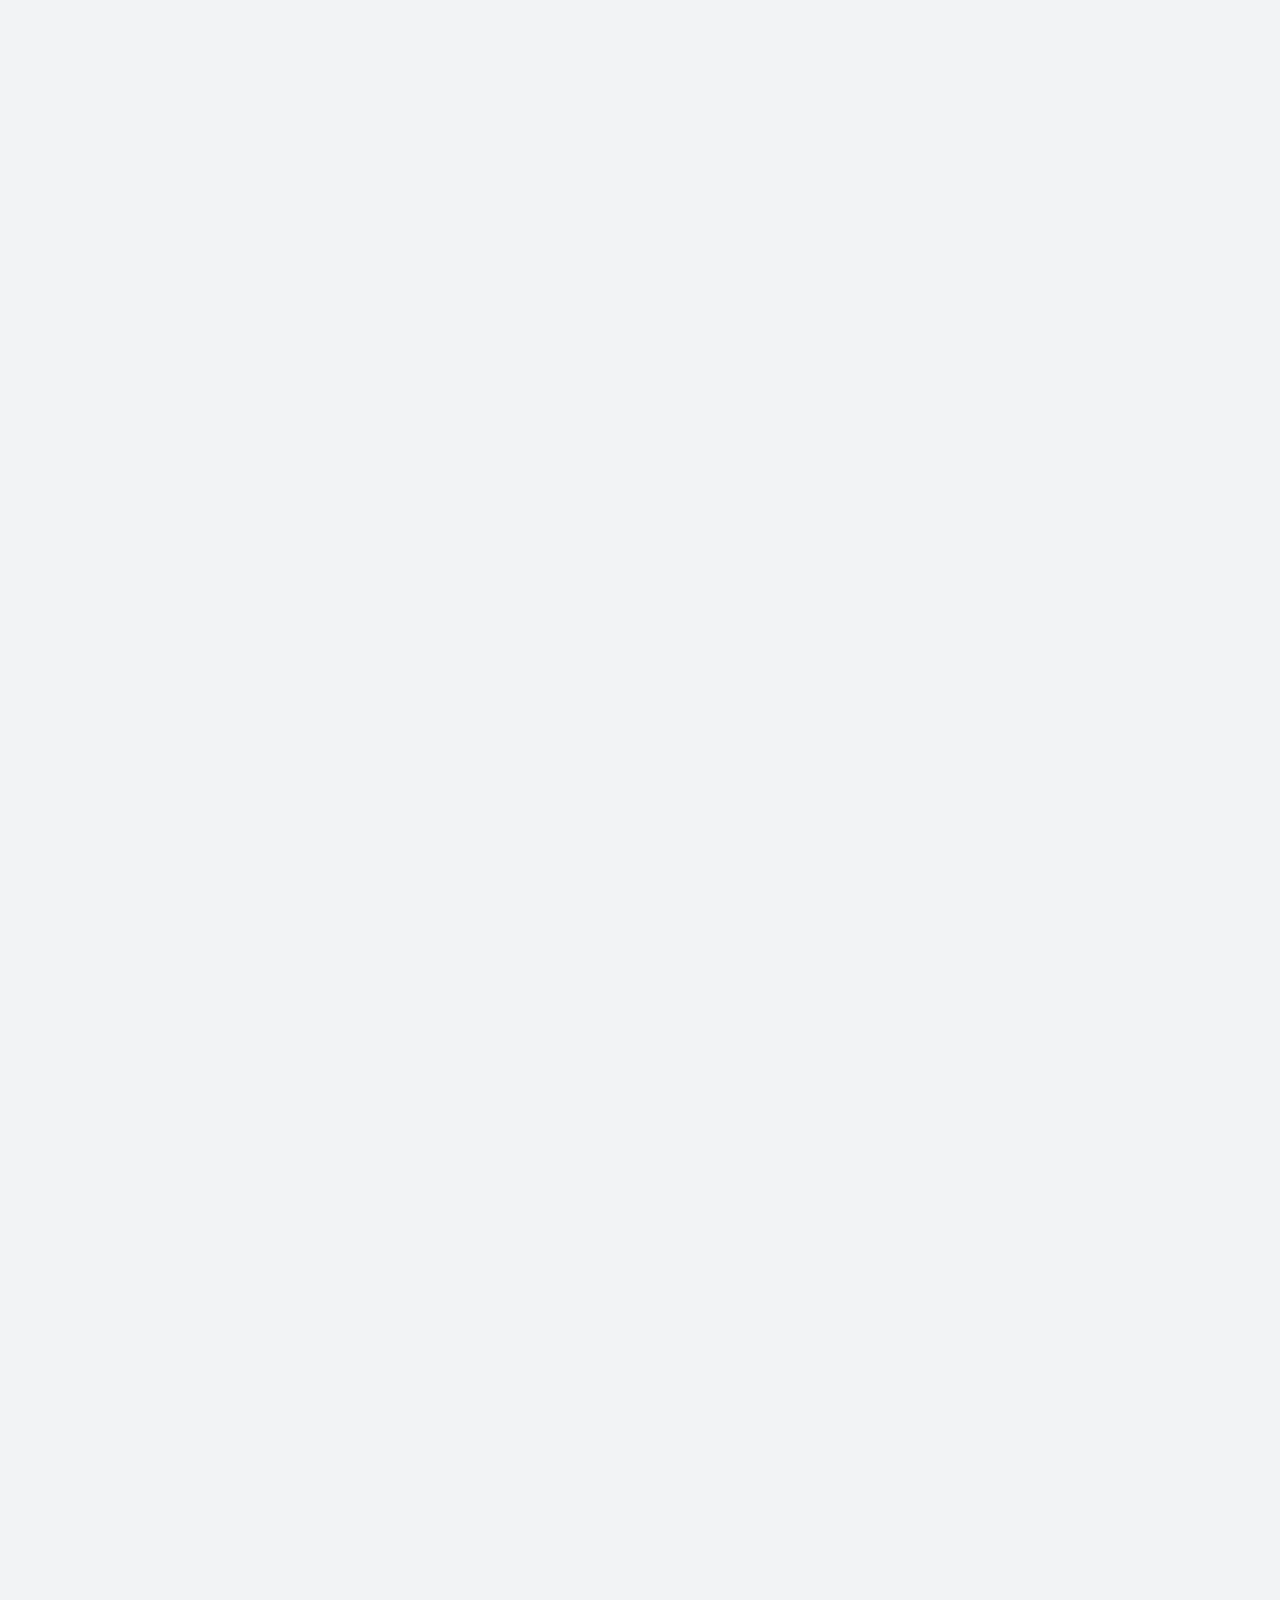
==== index.html @ 40818661 "Переставить иллюстрации площади на телефоне" ====
<!DOCTYPE html>
<html lang="ru">
<head>
<meta charset="utf-8" />
<meta name="viewport" content="width=device-width, initial-scale=1" />
<title>На сколько большая Вышка</title>
<!-- Превью ссылки. Мессенджер читает только этот <head> и JavaScript не
     исполняет, поэтому все здесь — готовый текст и абсолютные адреса.
     Адрес — то, где страницу публикует GitHub Pages для репозитория
     hse1992/hse (.github/workflows/pages.yml); своего домена у страницы
     нет. Переедет — меняются все адреса ниже разом, и <link rel=canonical>
     тоже. Картинку рисует tools/build-og-card.py; браузер читателя ее не
     скачивает — на нее ссылаются только эти строки. -->
<meta name="description" content="Пробуем измерить масштабы Вышки" />
<link rel="canonical" href="https://hse1992.github.io/hse/" />
<meta property="og:type" content="website" />
<meta property="og:locale" content="ru_RU" />
<meta property="og:site_name" content="На сколько большая Вышка" />
<meta property="og:url" content="https://hse1992.github.io/hse/" />
<meta property="og:title" content="На сколько большая Вышка" />
<meta property="og:description" content="Пробуем измерить масштабы Вышки" />
<meta property="og:image" content="https://hse1992.github.io/hse/assets/og-card-cover-2.jpg" />
<meta property="og:image:secure_url" content="https://hse1992.github.io/hse/assets/og-card-cover-2.jpg" />
<meta property="og:image:type" content="image/jpeg" />
<meta property="og:image:width" content="1200" />
<meta property="og:image:height" content="630" />
<meta property="og:image:alt" content="Обложка истории: заголовок «На сколько большая» со знаком Вышки вместо буквы «о» и подзаголовок «Пробуем измерить масштабы Вышки» на фоне с фирменным узором" />
<meta name="twitter:card" content="summary_large_image" />
<meta name="twitter:title" content="На сколько большая Вышка" />
<meta name="twitter:description" content="Пробуем измерить масштабы Вышки" />
<meta name="twitter:image" content="https://hse1992.github.io/hse/assets/og-card-cover-2.jpg" />
<meta name="twitter:image:alt" content="Обложка истории: заголовок «На сколько большая» со знаком Вышки вместо буквы «о» и подзаголовок «Пробуем измерить масштабы Вышки» на фоне с фирменным узором" />
<link rel="stylesheet" href="styles/fonts.css" />
<link rel="stylesheet" href="styles/tokens.css" />
<!-- Версия обновляется вместе с общими стилями, чтобы браузер не держал старые. -->
<link rel="stylesheet" href="styles/layout.css?v=2" />
<script>
  // Страница перечитывается после смены раскладки (keep() в lib/stepper.js) и
  // сейчас поедет на место читателя. До того она спрятана — иначе мелькнула
  // бы обложка, с которой она поднимается. Снимает это каркас, когда читатель
  // на месте; через три секунды — в любом случае.
  try {
    if (sessionStorage.getItem('нсб-раздел') !== null) {
      document.documentElement.classList.add('is-returning');
      setTimeout(() => document.documentElement.classList.remove('is-returning'), 3000);
    }
  } catch (err) { /* без хранилища возвращаться и не к чему */ }

  // Модуль страницы может не запуститься вовсе, если новая разметка встретит
  // сохраненный браузером старый JS без нужного экспорта. Тогда сам модуль не
  // может вызвать stale() ниже. Этот обычный скрипт успевает раньше: освежает
  // уже запрошенные файлы и один раз перечитывает страницу.
  window.addEventListener('error', (event) => {
    if (!/^https?:$/.test(location.protocol) || !(event.error instanceof SyntaxError)
        || document.querySelector('#page .viz-section')) return;
    try {
      if (event.filename && new URL(event.filename, location.href).origin !== location.origin) return;
      const key = 'нсб-обновлена';
      if (Date.now() - (Number(sessionStorage.getItem(key)) || 0) < 60000) return;
      sessionStorage.setItem(key, String(Date.now()));
    } catch (err) { return; }
    const urls = performance.getEntriesByType('resource').map((r) => r.name)
      .filter((url) => new URL(url).origin === location.origin && /\.(js|css)$/.test(url.split(/[?#]/)[0]));
    urls.push(location.href);
    Promise.all([...new Set(urls)].map((url) => fetch(url, { cache: 'reload' }).catch(() => null)))
      .then(() => location.reload());
  });
</script>
</head>
<body>
<script>
  // The page is read beat by beat, so a reload starts it over: without this the
  // browser puts the reader back where they had scrolled to, in the middle of a
  // section that has not been told yet.
  if ('scrollRestoration' in history) history.scrollRestoration = 'manual';
  window.scrollTo(0, 0);
</script>
<main>
  <header class="page-header">
    <div class="page-header-inner">
      <!-- Заголовок для диктора — одна фраза «На сколько большая» (cover-title в
           начале h1): видимое слово разбито знаком Вышки, и по кускам оно
           читалось «б, Сайт НИУ ВШЭ, о, льш, а, я». Куски скрыты от диктора,
           ссылка на hse.ru остается отдельной остановкой таба со своим
           именем. Фраза стоит первой, чтобы и при чтении подряд она шла
           раньше ссылки, — и набрана <b>, а не <span>: анимация слов идет по
           порядку span-ов (nth-of-type), и лишний span впереди сдвинул бы ее. -->
      <h1 aria-labelledby="cover-title"><b class="sr-only" id="cover-title">На сколько большая</b><span class="title-word" aria-hidden="true">На</span> <span class="title-word" aria-hidden="true">сколько</span> <span class="title-word"><span aria-hidden="true">б</span><a class="hse-o-link" href="https://www.hse.ru/" target="_blank" rel="noopener" title="Сайт Вышки" aria-label="Сайт НИУ ВШЭ"><svg class="hse-o" viewBox="0 0 283.47 283.47" aria-hidden="true" focusable="false"><circle class="hse-o-disc" cx="141.73" cy="141.74" r="141.73"/><path class="hse-o-mark" d="M135.6,133.32c32.26,0,44.81,21.45,44.81,60.69v29.51h-20.69v-63.35h-23.9v63.42h-18.28V53.65h18.78c7.03,0,17.71,1.58,25.25,10.95c3.93,4.73,6.34,11.04,7.19,17.38h-32.94v9.35h33.23c-0.27,6.04-1.49,12.8-7.42,19.97c-5.2,6.51-13.76,12.56-25.83,12.56c-0.06,0-0.13,0-0.2,0V133.32 M206.41,197.55c0-34.86-11.26-58.29-40.45-68.6c9.21-3.77,14.82-9.58,18.49-13.99c7.01-8.06,9.88-17.96,9.88-27.31c0-7.56-2.08-22.65-15.35-33.04c-9.1-7.04-17.16-10.43-36.43-10.43h-9.75c-0.3-0.01-0.6-0.01-0.96-0.01H91.65v189.79h114.76V197.55z"/></svg></a><span aria-hidden="true">льш<span class="stressed">а<i></i></span>я</span></span></h1>
      <div class="page-header-text">
        <p>Пробуем измерить масштабы Вышки</p>
      </div>

      <!-- Тем, кто не хочет искать, с чего начать. Ведет туда же, куда и первое
           движение колеса, — к началу первого раздела, общим ходом страницы.
           Стоит внутри шапки: шапку каркас выключает (inert), только когда
           читатель с титульного экрана ушел, — пока он на нем, кнопка живая. -->
      <button type="button" class="btn cover-start" data-el="coverStart">Начать<svg viewBox="0 0 24 24" fill="none" stroke="currentColor" stroke-width="1.6" stroke-linecap="round" stroke-linejoin="round" aria-hidden="true" focusable="false"><path d="M12 4.5 L12 17" /><path d="M6.5 11.5 L12 17.5 L17.5 11.5" /></svg></button>
    </div>

    <!-- Nudge to scroll: fades out as soon as the reader does. -->
    <div class="scroll-hint" data-el="scrollHint" aria-hidden="true">
      <span class="scroll-hint-text">Листай<span class="on-keys"> или жми пробел</span></span>
      <!-- Appears once the reader has a block behind them: by then «листай» has
           been answered and there is room to say what else the page listens to.
           Hidden on a touch screen, where none of it means anything. -->
      <span class="scroll-hint-back">Стрелки и пробел тоже листают, полоска сверху — к любому разделу</span>
      <svg viewBox="0 0 24 24" fill="none" stroke="currentColor" stroke-width="1.4"
           stroke-linecap="round" stroke-linejoin="round">
        <path d="M12 3 L12 17" />
        <path d="M5.5 11 L12 17.5 L18.5 11" />
      </svg>
    </div>
  </header>

  <!-- В прочитанную главу полоска сверху приводит ее итогом: смотреть заново
       то, что уже видел, читатель не просил. А эта кнопка играет главу
       сначала. Показывает и прячет ее каркас. Стоит вне шапки: при чтении
       тактами шапка выключена целиком (inert), и кнопка в ней была бы
       недоступна ни мыши, ни клавише. -->
  <button type="button" class="btn page-replay" data-el="replay" hidden>Смотреть сначала</button>

  <div id="page"></div>

  <footer class="page-footer">
    <!-- Дочитавшему есть что сделать. Раньше после «Это ты» шла одна строка
         копирайта, и страница не заканчивалась, а обрывалась. -->
    <div class="page-end">
      <button type="button" class="btn page-end-act" data-el="again">Прочитать сначала</button>
      <button type="button" class="btn page-end-act" data-el="share" hidden>Поделиться</button>
      <!-- Что сделала кнопка — вслух, для экранного диктора. -->
      <span class="sr-only" role="status" data-el="shareSaid"></span>
    </div>
    <a href="https://data.hse.ru" target="_blank" rel="noopener">© Дирекция по аналитике и управлению данными НИУ ВШЭ</a>
  </footer>
</main>

<script type="module">
  // Версии в адресах не дают старым подписям из кэша вернуться после
  // обновления страницы. При изменении файла меняется и его v.
  import * as metro from './viz/metro.js?v=2';
  import * as stadium from './viz/stadium.js';
  import * as world from './viz/world.js?v=2';
  import * as area from './viz/area.js?v=2';
  import * as study from './viz/study.js';
  import * as professions from './viz/professions.js';
  // Две дальние главы грузятся не со страницей, а по требованию: их код —
  // треть всего, что телефон качает до кнопки «Начать», а нужен он
  // главами позже. При старте каркасу хватает их метаданных (заголовки,
  // полоска, число шагов, переходы) — они лежат отдельным маленьким файлом,
  // и сам модуль берет их оттуда же. Как и когда грузится код — см. codeOf()
  // и build() ниже.
  import { meta as spaceMeta } from './viz/space.meta.js';
  import { meta as eachMeta } from './viz/each.meta.js';
  const space = { meta: spaceMeta, load: () => import('./viz/space.js') };
  const each = { meta: eachMeta, load: () => import('./viz/each.js?v=3') };
  import { mountProgress, introRunner, mountTitleMark, mountWindowSize } from './lib/page.js';
  import { nameSwitches } from './lib/ui.js';
  // Сверяем версию данных до сборки страницы. Старый файл без этого экспорта
  // или с другим номером запускает восстановление из кэша через <head>.
  import { DATA_REVISION } from './data/hse.js';
  import { mountStepper } from './lib/stepper.js';
  import { bindShortWords, keepBound } from './lib/typo.js';

  // Every visualisation on the page, in the order it appears.
  // To add one: write viz/<name>.js, import it, append it here.
  const MODULES = [metro, stadium, world, area, study, professions, space, each];

  // Держать вровень с DATA_REVISION в data/hse.js при обновлении чисел.
  const EXPECTED_DATA_REVISION = 2;
  if (DATA_REVISION !== EXPECTED_DATA_REVISION) throw new SyntaxError('Устарели данные Вышки');

  // Высота окна, померенная руками: титульный экран считает свой рост по ней,
  // а не по dvh, который на айфоне не поспевает за панелью браузера.
  mountWindowSize();

  const page = document.getElementById('page');

  // The page is read beat by beat: the shell lays the sections out and hands
  // the stepper what each of them can play — see lib/stepper.js.
  const plan = MODULES.map((mod, index) => {
    const section = document.createElement('section');
    // A block that hands its picture over has it stand under this lead-in —
    // known from the start, so the lead-in is placed for it from the first frame.
    const given = index > 0 && MODULES[index - 1].meta.carry && mod.meta.lead;
    section.className = given ? 'viz-section has-backdrop' : 'viz-section';
    section.id = mod.meta.id;
    section.innerHTML = `
      <div class="viz-container">
        ${mod.meta.lead ? `
          <div class="viz-lead" data-exit="${mod.meta.lead.exit || 'aside'}" data-fit="${mod.meta.lead.fit || 'top'}" data-together="${mod.meta.lead.together ? 'block' : ''}">
            <div class="viz-lead-value">${mod.meta.lead.value}</div>
            <p class="viz-lead-text">${mod.meta.lead.text}</p>
          </div>
        ` : ''}
        <div class="viz-intro-hold">
          <div class="viz-header">
            <h2>${mod.meta.title}</h2>
            <p>${mod.meta.subtitle}</p>
          </div>
        </div>
        <div class="viz-body"></div>
      </div>
    `;
    page.appendChild(section);
    // Висячие предлоги — до того, как каркас мерит переходный экран и
    // карточку: мерить нужно ту строку, которую читатель увидит. См. lib/typo.js.
    bindShortWords(section);

    // The first section opens the page; any other can ask for the same card
    // with `intro: true`, and for it to arrive in parts with `introStages`.
    // А `card: false` — наоборот: открытие есть, карточки нет. Заголовок стоит
    // на своем месте и приходит вместе с блоком, одним тактом.
    const opening = (index === 0 || mod.meta.intro)
      ? introRunner(section, mod.meta.introStages, mod.meta.introScale,
                    mod.meta.card !== false)
      : null;
    if (opening) opening.run(0);

    let api = null;
    // Пока код раздела в пути, каркас уже может просить о нем: поставить шаг,
    // открыть картинку. Последняя такая просьба запоминается и исполняется,
    // как только раздел собран, — чтобы он пришел в том состоянии, в котором
    // его ждут, а не в начальном.
    let want = null;
    let wantOpen = false;
    let retry = 0;
    const entry = {
      section,
      opening,
      steps: mod.meta.steps || 0,
      // Блок, который на телефоне читается кадрами, а не прокруткой: страница
      // останавливается на нем, и каждое касание играет следующий кадр
      // целиком — см. «Чтение кадрами» в lib/stepper.js.
      taps: !!mod.meta.taps,
      opensOnStep: !!mod.meta.opensOnStep,
      // И следующий шаг — тем же тактом, что посадка карточки: см. «Карточка
      // и первый шаг одним тактом» в CLAUDE.md.
      joinsCard: !!mod.meta.joinsCard,
      // The figure this block ends on, handed over to the next — see lib/stepper.js.
      handoff: mod.meta.handoff || null,
      // How the block arrives, if not by the page travelling to it — see
      // CURTAINS in lib/stepper.js. A block that ends on a photograph being
      // taken (`meta.flash`) hands the next one over in the flash of the
      // camera.
      curtain: index > 0 && MODULES[index - 1].meta.flash ? 'flash' : null,
      // The picture it hands over as well, if any — see lib/stepper.js.
      carry: () => (api && api.carry) || null,
      setStep: (i) => {
        if (!api) { want = i; return undefined; }
        return api.step && api.step(i);
      },
      // «Будь в состоянии i», а не «сыграй шаг i». Читатель пришел сюда из
      // другого места — шагом назад, прыжком по полоске, возвратом из футера, —
      // и смотреть заново то, что уже видел, не просил. Блок, который умеет
      // различать эти два случая, говорит об этом своим restore(); остальные
      // по-прежнему играют шаг, как и раньше.
      setState: (i) => {
        if (!api) { want = i; return undefined; }
        return api.restore ? api.restore(i) : (api.step && api.step(i));
      },
      // How far the next state of the story is, in pixels of scroll — the
      // block says it itself, because only it knows how its travel is cut up.
      // Nought when there is nothing ahead. See «Далее» in lib/stepper.js.
      ahead: () => (api && api.ahead ? api.ahead() : 0),
      // И назад — до предыдущего состояния. Отвечает на это не всякий блок:
      // тот, что молчит, назад листается экраном, как и раньше.
      behind: () => (api && api.behind ? api.behind() : 0),
      // Whether step i has to wait for the reader — see lib/stepper.js. With
      // { quiet: true } the block only answers and shows nothing.
      hold: (i, options) => !!(api && api.hold && api.hold(i, options)),
      // The same for a part of the lead-in screen, by the number it is marked
      // with in the markup: a screen that asks something waits for an answer.
      holdIntro: (stage, options) => !!(api && api.holdIntro && api.holdIntro(stage, options)),
      // How long step i plays, in ms, if it needs more than a beat.
      span: (i) => (api && api.span ? api.span(i) : 0),
      // A section is built on its way onto the screen, not before: whatever it
      // animates on start then plays in front of the reader.
      //
      // Код раздела, вынесенного из начальной загрузки, к этому моменту обычно
      // уже здесь: его тянут заранее (fetch ниже). Если еще нет, сборка ждет
      // его и случается, как только он придет, — с тем шагом, о котором
      // каркас успел попросить (want). Если сеть подвела — пробует снова, а
      // страница тем временем листается дальше.
      build: () => {
        if (api) return;
        if (!mod.init) {
          codeOf(mod).then(late, (err) => {
            if (stale(err)) return;
            clearTimeout(retry);
            retry = setTimeout(entry.build, 3000);
            window.addEventListener('online', entry.build, { once: true });
          });
          return;
        }
        api = mod.init(section.querySelector('.viz-body')) || {};
        // Сразу, а не по наблюдателю: блок может мерить свой текст следом.
        bindShortWords(section);
        // Раздел собирается на главу раньше, чем до него дойдут; код главы за
        // ним в это время и тянем — на две главы вперед.
        if (plan[index + 1]) plan[index + 1].fetch();
        // The switches of the block say what they switch and whether they are
        // on — read off the markup they are already in, see lib/ui.js.
        nameSwitches(section);
        // Выбор читателя, привезенный через границу узкого и широкого экрана
        // (keep() в lib/stepper.js), — сразу, как блок собран, и один раз.
        if (entry.pending) {
          const data = entry.pending;
          entry.pending = null;
          if (api.recall) {
            try { api.recall(data); } catch (err) { console.error('Выбор блока не вернулся', err); }
          }
        }
      },
      // То, что читатель выбрал в блоке, — чтобы пережить перечитывание
      // страницы при смене раскладки. Блок отвечает сам, через remember().
      remember: () => (api && api.remember ? api.remember() : null),
      pending: null,
      // And whenever it comes onto the screen — first time or coming back — the
      // picture inside it starts from the beginning. See lib/stepper.js.
      open: () => {
        if (!api) { wantOpen = true; return; }
        if (api.open) api.open();
      },
      // Загрузить код раздела заранее, не собирая его.
      fetch: () => { codeOf(mod).catch(() => {}); }
    };

    // Сборка раздела, код которого пришел позже, чем о нем попросили. Читатель
    // за это время мог уйти дальше — тогда раздел, выросший над ним, сдвинул
    // бы страницу под ним, и его нужно вернуть на то же место: импорт, который
    // кончился позже, никуда читателя не уводит.
    const late = () => {
      if (api) return;
      const above = section.getBoundingClientRect().bottom <= 0;
      const ref = above && plan.find((e) => e.section.getBoundingClientRect().bottom > 0);
      const was = ref ? ref.section.getBoundingClientRect().top : 0;
      entry.build();
      if (want !== null) { const i = want; want = null; entry.setState(i); }
      if (wantOpen) { wantOpen = false; entry.open(); }
      if (ref) {
        const moved = ref.section.getBoundingClientRect().top - was;
        if (Math.abs(moved) > 0.5) window.scrollBy(0, moved);
      }
    };
    return entry;
  });

  // Один запрос и одна загрузка на модуль, сколько бы раз о нем ни спросили.
  // Сорвавшаяся загрузка забывается — следующая просьба начнет ее заново.
  // Раздел, загруженный вместе со страницей, отвечает сразу.
  // Устаревшая вкладка. Адреса файлов от публикации к публикации те же, и
  // вкладка, открытая до новой, могла еще не скачать главу, вынесенную из
  // начальной загрузки: новый viz/space.js встречает тогда старые lib/, уже
  // загруженные страницей, и просит у них то, чего в них нет. Это ошибка
  // связывания (SyntaxError), а не сети, и браузер запоминает ее за адресом:
  // повтор через три секунды получал бы ее снова, и глава не собралась бы
  // никогда. Поэтому страница освежает в кэше браузера все скрипты и стили,
  // которые успела загрузить, и перечитывается с того же места
  // (story.reread). Не чаще раза в минуту: свежая копия, упавшая так же, — это
  // уже не устаревшая вкладка, и перезагрузка по кругу ничего бы не дала.
  const STALE = 'нсб-обновлена';
  function stale(err) {
    if (!(err instanceof SyntaxError)) return false;
    // Каркас объявлен ниже: до его сборки перечитывать нечем.
    let again;
    try { again = story && story.reread; } catch (e) { return false; }
    if (!again) return false;
    try {
      const was = Number(sessionStorage.getItem(STALE)) || 0;
      if (Date.now() - was < 60000) return false;
      sessionStorage.setItem(STALE, String(Date.now()));
    } catch (e) { return false; }
    const ours = performance.getEntriesByType('resource')
      .map((r) => r.name)
      .filter((u) => u.startsWith(location.origin) && /\.(js|css)$/.test(u.split(/[?#]/)[0]));
    Promise.all(ours.map((u) => fetch(u, { cache: 'reload' }).catch(() => null)))
      .then(() => again());
    return true;
  }

  function codeOf(mod) {
    if (mod.init) return Promise.resolve(mod);
    if (!mod.loading) {
      mod.loading = mod.load().then(
        (m) => { mod.init = m.init; return mod; },
        (err) => { mod.loading = null; throw err; }
      );
    }
    return mod.loading;
  }

  // Все остальное — шапка, подвал, полоска разделов — и то, что блоки
  // допишут на ходу: подсказки, ответы, карточки.
  keepBound(document.body);

  const progress = mountProgress(
    MODULES.map((mod) => mod.meta.title),
    // A name short enough to stand in the strip at the top of a phone, where
    // the whole heading would not fit — see meta.short in CLAUDE.md.
    MODULES.map((mod) => mod.meta.short || '')
  );
  mountTitleMark();
  const story = mountStepper(plan, {
    onProgress: progress.set,
    // One last beat after the story: the page lifts to show the credits.
    finale: document.querySelector('.page-footer'),
    // «Смотреть сначала» у нижнего края — для главы, в которую читатель
    // вернулся и увидел сразу ее итог.
    replay: document.querySelector('.page-replay')
  });
  // The progress bar doubles as the way back: a click on a block goes there,
  // and the narrow slot at its head returns to the title screen.
  // Прыжок по полоске: код раздела, куда идут, и всех до него (их прыжок
  // собирает по дороге) начинает грузиться сразу, а не когда до них дойдет.
  const jump = (i, ...rest) => {
    plan.slice(0, i + 1).forEach((e) => e.fetch());
    return story.toBlock(i, ...rest);
  };
  progress.pick(story.toBlock ? jump : story.toBlock, story.rewind);

  // Ссылки внутри разделов, ведущие в другой раздел (`data-go="space"`), —
  // тот же ход, что и выбор в полоске сверху: toBlock каркаса. Поэтому
  // полоска, место читателя и шаг назад после такого перехода те же, что и
  // после полоски. Адрес у ссылки настоящий (#space) — на случай, если
  // скрипт не дошел, — но по нему страница не прыгает: прыжок мимо машины
  // чтения оставил бы ее думать, что читатель все еще наверху. Фокус уходит
  // на заголовок раздела, куда пришли, — экран при этом не трогается.
  document.addEventListener('click', (e) => {
    const link = e.target.closest && e.target.closest('a[data-go]');
    if (!link || !story.toBlock) return;
    const i = MODULES.findIndex((m) => m.meta.id === link.dataset.go);
    if (i < 0) return;
    e.preventDefault();
    jump(i);
    const head = plan[i].section.querySelector('.viz-header h2');
    if (head) {
      head.tabIndex = -1;
      head.focus({ preventScroll: true });
    }
  });

  // Кнопка на обложке. Делает ровно то же, что первое движение колеса или
  // пальца: отдает странице один ход от титульного экрана. Поэтому раздел
  // начинается с начала — сперва переходный экран и объяснение, и только
  // потом вагоны, — и второй дороги в историю на странице не заводится.
  // Прыжок по разделу (toBlock) для этого не годится: он приводит к телу
  // блока, через голову его вступления.
  //
  // Просит она об этом тем же событием, которым блок со своей угадайкой
  // просит страницу идти дальше, — `story:next`. Его слушают обе машины
  // чтения, каждая своим ходом: широкая играет такт, узкая везет страницу до
  // ближайшей остановки. Второй дороги в историю на странице не заводится.
  //
  // Прыжок по разделу (toBlock) для этого не годится. На широком экране он
  // приводит к телу блока, через голову вступления, а на узком целится в
  // раздел, который в этот момент еще собирается и растет под прицелом: ход
  // доезжает и целится заново, и один экран пути занимал почти пять секунд.
  //
  // Второе нажатие подряд страницу дальше не уводит: ход уже идет, и нажали
  // на него, а не на следующий.
  const start = document.querySelector('[data-el="coverStart"]');
  if (start) {
    // Не ноль: performance.now() считается от открытия страницы, и с нулем
    // проверка «второе нажатие подряд» глотала все нажатия первых 1,2 секунды
    // — на быстрой сети и с теплым кэшем кнопка готова уже на 0,15 секунды, а
    // уводила со страницы только с 1,3.
    let went = -Infinity;
    start.addEventListener('click', () => {
      const now = performance.now();
      if (now - went < 1200) return;
      // «Дальше» считается от того места, где читатель стоит, а кнопка знает
      // только одно место — обложку. Нажатая откуда-то еще (клавишей, когда
      // шапка уже уехала), она шагнула бы вперед из середины истории.
      const head = document.querySelector('.page-header').getBoundingClientRect();
      if (head.bottom < window.innerHeight * 0.5) return;
      went = now;
      if (story.toBlock) { document.dispatchEvent(new CustomEvent('story:next')); return; }
      // При «меньше движения» на широком экране машины чтения нет вовсе:
      // страница собрана целиком и листается как обычная, и просьбу идти
      // дальше слушать некому. Везем сами — и сразу, без дороги: читатель
      // просил меньше движения, а не другую дорогу.
      const first = page.querySelector('.viz-section');
      if (first) window.scrollTo(0, first.offsetTop);
    });
  }

  // Что делать дочитавшему. «Сначала» ведет тем же путем, что и узкий слот в
  // начале полоски, — одна дорога назад на всю страницу.
  const again = document.querySelector('[data-el="again"]');
  if (again) again.addEventListener('click', () => story.rewind());

  // Пока финал складывает единицу, кнопки подвала ждут (`story:turning` из
  // viz/each.js): «Прочитать сначала» не должно прийти раньше, чем «Это ты».
  // Ждут только кнопки — страница листается как листалась. И не дольше
  // шести секунд: поворот, оборванный ошибкой, не оставит подвал без них.
  const endRow = document.querySelector('.page-end');
  let endCap = 0;
  const endWait = (on) => {
    if (!endRow) return;
    clearTimeout(endCap);
    endRow.classList.toggle('is-waiting', on);
    endRow.inert = on;
    if (on) endCap = setTimeout(() => endWait(false), 6000);
  };
  document.addEventListener('story:turning', (e) => endWait(!!(e.detail && e.detail.on)));

  // «Поделиться» показывается только там, где ему есть чем поделиться:
  // у автономной копии адрес вида file:// , и слать его некому.
  //
  // Делимся адресом страницы из <link rel="canonical">, а не тем, что в
  // строке адреса: там бывает ?debug, якорь раздела или адрес стенда, и
  // превью у такой ссылки чужое или никакое.
  //
  // Сначала — системное окно «Поделиться» (телефоны, Safari, Chrome на
  // Windows). Отмена в нем — это ответ читателя, а не поломка: молчим. Окно,
  // которое не открылось по другой причине, и браузер без такого окна —
  // копируем ссылку. «Ссылка скопирована» говорим только когда она правда
  // в буфере.
  const share = document.querySelector('[data-el="share"]');
  const said = document.querySelector('[data-el="shareSaid"]');
  const canonical = document.querySelector('link[rel="canonical"]');
  const link = canonical ? canonical.href : location.origin + location.pathname;
  const what = { title: document.title, url: link };
  const sheet = !!navigator.share
    && (!navigator.canShare || navigator.canShare(what));
  const canCopy = !!(navigator.clipboard && navigator.clipboard.writeText)
    || !!(document.queryCommandSupported && document.queryCommandSupported('copy'));

  // Буфер обмена: обычный способ, а где его нет или он отказал (старый
  // Safari, страница без https) — старый, через выделенное поле.
  const copy = async (text) => {
    try {
      await navigator.clipboard.writeText(text);
      return true;
    } catch (err) { /* пробуем по-старому */ }
    const field = document.createElement('textarea');
    field.value = text;
    field.setAttribute('readonly', '');
    field.style.cssText = 'position:fixed;top:0;left:0;opacity:0;pointer-events:none';
    document.body.appendChild(field);
    field.select();
    let ok = false;
    try { ok = document.execCommand('copy'); } catch (err) { ok = false; }
    field.remove();
    share.focus({ preventScroll: true });
    return ok;
  };

  if (share && location.protocol !== 'file:' && (sheet || canCopy)) {
    share.hidden = false;
    const label = share.textContent;
    let busy = false;
    let back = 0;
    const tell = (text) => {
      clearTimeout(back);
      share.textContent = text;
      if (said) said.textContent = text;
      back = setTimeout(() => {
        share.textContent = label;
        if (said) said.textContent = '';
      }, 2000);
    };
    share.addEventListener('click', async () => {
      // Второе нажатие, пока окно открыто, браузер считает ошибкой.
      if (busy) return;
      busy = true;
      try {
        if (sheet) {
          try {
            await navigator.share(what);
            return;
          } catch (err) {
            if (err && err.name === 'AbortError') return;   // передумал
            // Окно не открылось — значит, копируем.
          }
        }
        if (canCopy && await copy(link)) tell('Ссылка скопирована');
      } finally {
        busy = false;
      }
    });
  }

  // Когда первый экран готов и страница отдышалась, код вынесенных глав
  // догружается в фоне — только код, без сборки: так прыжок по полоске в
  // дальнюю главу и быстрое чтение не застают ее пустой. До этого момента
  // ничего лишнего не грузится — сеть отдана обложке.
  const calm = (fn) => (window.requestIdleCallback
    ? requestIdleCallback(fn, { timeout: 4000 })
    : setTimeout(fn, 1500));
  const prefetch = () => calm(() => plan.forEach((e) => e.fetch()));
  if (document.readyState === 'complete') prefetch();
  else window.addEventListener('load', prefetch, { once: true });

  // Dev-only: numbers on screen for walking the page on a real phone.
  if (location.search.includes('debug')) import('./tools/debug-hud.js').catch(() => {});

</script>
</body>
</html>
---- styles/fonts.css ----
/* HSE Sans, served from assets/fonts — no external font CDN.
   The browser downloads only the weights the page actually uses.
   The faces are woff2: the same outlines the university ships as .otf,
   compressed for the web — less than half the bytes, and every browser
   that can run this page reads them.
   Note: the family has no Medium (500); font-weight: 500 falls back to
   Regular, so prefer 400 / 600 / 700 in styles. */

@font-face {
  font-family: 'HSE Sans';
  src: url('../assets/fonts/HSESans-Thin.woff2') format('woff2');
  font-weight: 100;
  font-style: normal;
  font-display: swap;
}

@font-face {
  font-family: 'HSE Sans';
  src: url('../assets/fonts/HSESans-Regular.woff2') format('woff2');
  font-weight: 400;
  font-style: normal;
  font-display: swap;
}

@font-face {
  font-family: 'HSE Sans';
  src: url('../assets/fonts/HSESans-Italic.woff2') format('woff2');
  font-weight: 400;
  font-style: italic;
  font-display: swap;
}

@font-face {
  font-family: 'HSE Sans';
  src: url('../assets/fonts/HSESans-SemiBold.woff2') format('woff2');
  font-weight: 600;
  font-style: normal;
  font-display: swap;
}

@font-face {
  font-family: 'HSE Sans';
  src: url('../assets/fonts/HSESans-Bold.woff2') format('woff2');
  font-weight: 700;
  font-style: normal;
  font-display: swap;
}

@font-face {
  font-family: 'HSE Sans';
  src: url('../assets/fonts/HSESans-Black.woff2') format('woff2');
  font-weight: 900;
  font-style: normal;
  font-display: swap;
}
---- styles/tokens.css ----
/* Design tokens — the single source of colour, shadow and type for the whole page.
   Never hard-code these values in a visualisation; add a token here instead. */

:root {
  /* Surfaces */
  --bg: #F2F3F5;
  --card: #FFFFFF;
  /* Тот же фон, взятый долей. Лежит поверх фирменного рисунка на полях и гасит
     его: на экране остается 0,6 рисунка — четверть сняли сразу, потом он стал
     тише еще на пятую часть. Прозрачность внутри SVG при этом остается какой
     была, а opacity к странице не применишь — она утащила бы за собой и
     текст, и визуализации. */
  --bg-veil: rgba(242, 243, 245, 0.4);
  /* Еще одна доля того же фона — только под подзаголовком обложки: рисунок
     там тише вдвое с лишним, чтобы строку не перебивали знаки за ней. */
  --bg-hush: rgba(242, 243, 245, 0.6);

  /* Text */
  /* Four steps down from the title, and every one of them readable: measured
     against the page background, the palest of them is at 4.6 to 1 where the
     standard asks for 4.5. They used to be set by eye, and the two quiet ones
     came out at 4.35 and 2.34 — close enough to look right to whoever picked
     them on a good screen, and not close enough for anybody else. */
  --text: #14171C;          /* 16.0 : 1 */
  --text-lead: #3D4451;     /* 8.8 — the opening paragraph, a step below the title */
  --text-secondary: #4E535D;/* 7.0 */
  --text-caption: #6A6E76;  /* 4.6 */
  --text-faded: #C3C9D3;    /* type that has stepped back but is still there */
  --link: #2A55D6;
  --link-hover: #1B3EA8;

  /* Controls */
  --check-inactive-label: #6A6E75;   /* 4.6 : 1 — a switch says which side it is on
                                        by the knob, not by hiding the other word */
  --check-active: #4A505B;
  --check-inactive-border: #C4C9D2;
  --btn-border: #DDE0E6;
  --btn-border-hover: #B9BEC7;
  --toggle-off: #D6D9DF;
  --toggle-on: #34C759;     /* neutral "on" for switches that carry no colour */

  /* Плашки с чекбоксом (уровни образования в «Учиться…»). Контраст на белом
     и на --bg: текст включенной 11.2 : 1, рамки и квадратик не ниже 3 : 1. */
  --choice-on-bg: #E6EDFA;
  --choice-on-hover-bg: #DCE5F7;
  --choice-on-border: var(--brand-blue);
  --choice-on-text: var(--hse-blue);
  --choice-off-bg: var(--card);
  --choice-off-hover-bg: #F5F8FD;
  --choice-off-border: #808A9E;      /* 3.5 : 1 к белому, 3.1 : 1 к --bg */
  --choice-off-hover-border: #66718A;
  --choice-box-off: #6B7589;         /* 4.6 : 1 */
  --choice-box-on: var(--brand-blue);

  /* Neutral fills used inside canvases */
  --empty: #D3D7DE;
  --shell: #E7E9ED;
  --exit: #CBD0D8;
  --legend-swatch: #C7CCD4;

  /* Accents */
  --lyceum: #FFD400;
  --pitch: #8CC63F;
  --hse-blue: #102D69;      /* corporate blue of the university */
  --hse-blue-deep: #0A1F4C; /* the same blue pressed down: hover on a filled button */

  /* The students as a whole, and the students from abroad among them, wherever
     the page picks them out in one go: the stadium under the question about
     countries, and the words of that question. */
  --students: var(--brand-blue);
  --foreign: var(--brand-red);

  /* Corporate palette of the university, as in the brand book. The primary
     pair is the navy and the blue, backed by the three greys; the six bright
     ones are accents only — never more than a quarter of a drawing. Used by
     the profession icons in assets/professions. */
  --brand-navy: #0F2D69;
  --brand-blue: #234B9B;
  --brand-grey: #929292;
  --brand-grey-mid: #C6C6C6;
  --brand-grey-light: #E6E6E6;
  --brand-cyan: #0FA0D7;
  --brand-green: #009B64;
  --brand-orange: #EB691E;
  --brand-violet: #7D50B9;
  --brand-red: #E61E3C;
  --brand-yellow: #FAB900;

  /* The flash of the satellite's camera — the curtain at the other end of the
     story, from the last picture from orbit into the finale. */
  --flash: #FFFFFF;

  /* Metro track (canvas) */
  --metro-rail: #C9CFD8;
  --metro-sleeper: #DCE0E6;
  --metro-car-stripe: rgba(255, 255, 255, 0.5);
  --metro-gangway: #8B929C;   /* the bellows between two cars of one train */
  --metro-beam: rgba(255, 214, 102, 0.85);   /* headlights on the bed, fading out */

  /* Electric buses and the road they drive on (canvas) */
  --bus-wheel: #2A2E35;

  /* The electric bus of the legend, after assets/electrobus.jpeg */
  --ebus-body: #22A3E2;
  --ebus-arrow: #C4CAD3;
  --ebus-wave: #6FC8EE;
  --ebus-glass: #143B54;
  --ebus-hub: #B7C0CC;
  --ebus-light: #FFE08A;
  --ebus-stop: #E4573D;
  --sign-blue: #1668E0;      /* road sign 5.23.1, the name of a place */
  --sign-edge: #1A1D22;
  --road-fill: #F1F3F6;
  --road-edge: #AEB6C2;
  --road-line: #C2C9D3;
  --metro-tunnel: #464C56;

  /* Historical illustrations (inline SVG in the studies section) */
  --ill-ink: #3C4451;
  --ill-stone: #C3CAD4;
  --ill-light: #E6EAF0;
  --ill-gold: #E2A93A;
  --ill-red: #D2493F;
  --ill-blue: #3E7BC4;
  --ill-warm: #D9BE92;
  --ill-green: #5C9E72;

  /* City map (canvas, viz/town.js — a draft, not on the page yet) */
  --city-land: #E6E9ED;
  --city-block: #F1F3F5;
  --city-park: #D4E8C6;
  --city-tree: #A6D08C;
  --city-tree-dark: #8BBF72;
  --city-road: #FFFFFF;
  --city-road-edge: #D3D8DF;
  --city-road-dash: #C3CAD4;  /* the dashed line down the middle of a street */
  --city-bridge: #9FA8B5;
  --city-water: #A9D5EF;
  --city-water-edge: #8CC4E5;
  --city-water-label: #2F79AE;
  --city-plaza: #FAFAFB;
  --city-metro-line: rgba(230, 30, 60, 0.3);
  --city-roof-cool: #D8DDE5;
  --city-wall-cool: #AAB3C0;
  --city-roof-light: #E8EBF0;
  --city-wall-light: #BAC1CC;
  --city-roof-warm: #E6DDCE;
  --city-wall-warm: #BDAF99;
  /* «Канатный цех» by the Neva, the one building in light yellow. */
  --city-roof-rope: #FFF0A6;
  --city-wall-rope: #DCC66E;
  /* Building 11с1 of Покровский бульвар, 11, by the Moskva, in yellow. */
  --city-roof-yellow: #FFD60A;
  --city-wall-yellow: #C9A200;
  /* The campus in Nizhny Novgorod by the Volga, in the middle blue of the
     brand book, with walls a shade darker. */
  --city-roof-nn: var(--brand-blue);
  --city-wall-nn: #17346F;
  /* The red porch of the campus building in Perm by the Kama. */
  --city-roof-porch: var(--brand-red);
  --city-wall-porch: #A3122B;
  --city-shadow: rgba(20, 23, 28, 0.12);
  --city-halo: rgba(255, 255, 255, 0.94);
  /* «Счастье не за горами» on the bank of the Kama, after assets/happiness.jpeg,
     in the red of the brand book: the face of the letters and their dark edge. */
  --city-slogan: var(--brand-red);
  --city-slogan-side: #A3122B;

  /* Five-storey block icon (canvas) */
  --house-wall: #E0D2BA;
  --house-roof: #8B929C;
  --house-window: #5C82A6;
  --house-door: #6B5B48;
  --house-window-lit: #FFC85C;

  /* The satellites (canvas), and the one dark card on the page. The night
     sky the globe hangs in, the stars in it, the globe itself — ocean, land,
     ice and the rim of air around it — the orbits, the cubesats on them and
     the flash of one burning up in the atmosphere. */
  --space-sky: #0C1B33;
  --space-sky-edge: #060E1E;
  --space-star: #DCE6F7;
  --space-ocean: #1E4D94;
  --space-land: #2E8A63;
  --space-ice: #E3ECF7;
  --space-air: rgba(96, 170, 255, 0.5);
  --space-orbit: rgba(226, 236, 250, 0.6);
  --space-orbit-back: rgba(226, 236, 250, 0.16);
  --space-sat: #EEF3FB;
  --space-sat-panel: #2F7BD8;
  --space-label: rgba(226, 235, 248, 0.78);
  --space-burn: #FF8A3D;

  /* Opening screen: two soft blooms of the corporate blue over the page
     background, so the first screen has depth instead of a flat fill. */
  --header-glow: rgba(35, 75, 155, 0.5);
  --header-glow-soft: rgba(16, 45, 105, 0.3);

  /* The reading hint floats over whatever is on the screen at the time —
     including the one dark card on the page, where a thinner veil would leave
     its words to be read against the night sky. */
  --hint-veil: rgba(255, 255, 255, 0.86);

  /* Elevation */
  --card-shadow: 0 1px 2px rgba(16, 24, 40, 0.06);
  --knob-shadow: 0 2px 5px rgba(16, 24, 40, 0.28);

  /* Radii */
  --r-card: 14px;
  --r-canvas-card: 18px;
  --r-btn: 9px;
}
---- styles/layout.css ----
/* Shared page shell and UI components.
   Everything here is used by more than one visualisation — keep it generic.
   Anything specific to a single visualisation belongs in its own module. */

* { box-sizing: border-box; }

html, body {
  margin: 0;
}

/* Text scale for the whole page. Every font-size is in rem, so this single
   number resizes all type at once — HSE Sans has a smaller x-height than the
   previous font and needed a nudge up. 100% = 16px. */
html {
  font-size: 108%;
  /* Кегль на странице назначаем мы, а не айфон. Safari на телефоне умеет
     раздувать текст сам: он смотрит на ширину коробки, в которой текст стоит,
     и если она заметно шире окна, прибавляет кегля — помощь страницам,
     которые про телефон не знают.

     Эта знает, и помощь ей во вред. Коробок шире окна здесь две, и обе
     нарочно: карточка следующего раздела ждет за правым краем, а у сжатого
     переходного экрана коробка расширена ровно на долю сжатия. Прибавка в
     такой коробке — это прибавка, которой не было, когда каркас мерил
     строку: он меряет в одной ширине, а рисует в другой, и ровно из-за
     такого расхождения заголовок уезжал за край. */
  -webkit-text-size-adjust: 100%;
  text-size-adjust: 100%;
}

/* Фирменный рисунок на полях. Один фон на всю страницу, а не свой у каждой
   секции: повторение не начинается заново на стыках, и разделы читаются
   одним полотном. Прозрачность задана внутри самого файла, а поверх лежит
   --bg-veil — тот же цвет страницы долей, которой рисунок приглушен: на экране
   остается три пятых его. Сам SVG при этом не тронут, и степень приглушения
   правится одним числом в токенах. Цвет стоит в последнем слое: в сокращенной записи фона
   он только там и разрешен.

   Модуль кладется в своих пропорциях (560 на 480) и повторяется. Ни cover,
   ни fixed: от первого рисунок растянулся бы на страницу одной картинкой и
   менял бы масштаб вместе с ее длиной, от второго — ездил бы относительно
   содержимого и на телефоне прыгал бы вместе с панелью браузера. */
body {
  background:
    linear-gradient(var(--bg-veil), var(--bg-veil)),
    var(--bg) url('../assets/hse-sign-pattern.svg') repeat;
  background-size: auto, 560px 480px;
  color: var(--text);
  font-family: 'HSE Sans', -apple-system, Helvetica, sans-serif;
  -webkit-font-smoothing: antialiased;
}

a { color: var(--link); text-decoration: none; }

/* Наведение — только там, где есть чем наводить. Курсор уходит с элемента
   сам, палец — нет: на тач-экране обе системы оставляют последнее касание
   наведенным, пока читатель не тронет что-то другое. Полоска разделов от
   этого стояла раздутой до конца чтения, нажатый раздел — подсвеченным, а
   счет внизу так и не возвращался. Поэтому каждое правило наведения на
   странице стоит под этим вопросом; нажатие на телефоне показывает себя
   через :active (см. «Отклик на нажатие» ниже). Фокуса это не касается — им
   ходят с клавиатуры, и он нужен всем. */
@media (hover: hover) {
  a:hover { color: var(--link-hover); }
}

button { font-family: inherit; }

/* ---------- Reading progress ---------- */

/* One slot per block of the story: the reader sees how many there are, which
   one they are in and how far through it — a single line would only say
   «somewhere in the middle». The empty slots are barely there. */
.page-progress {
  position: fixed;
  top: 0;
  left: 0;
  width: 100%;
  height: 4px;
  display: flex;
  gap: 3px;
  z-index: 50;
  /* It grows a little under the cursor: four pixels is enough to read but not
     to aim at, and the slots are what the reader goes back through. */
  transition: height 160ms ease;
}

@media (hover: hover) {
  .page-progress:hover {
    height: 9px;
  }
}

/* The empty slots have to be readable against the page, or the bar says
   nothing until the first block is behind the reader. */
.page-progress-slot {
  position: relative;
  flex: 1;
  padding: 0;
  border: 0;
  border-radius: 0;
  background: var(--empty);
  cursor: pointer;
  /* The bar is four pixels tall; the place to click is twenty. */
  outline-offset: 3px;
}

.page-progress-slot::after {
  content: "";
  position: absolute;
  top: -8px;
  right: 0;
  bottom: -8px;
  left: 0;
}

/* The beats of the block being read, cut into the slot as narrow gaps: the
   fill then arrives one step at a time and says how many are left. Only the
   slot the reader is in has them — see mountProgress in lib/page.js, which
   sets --steps and --steps-on. Two pixels wider than the slot on the right, so
   the last gap falls into the space between slots instead of trimming the
   edge. Over the fill, hence the z-index. */
.page-progress-slot::before {
  content: "";
  position: absolute;
  top: 0;
  right: -2px;
  bottom: 0;
  left: 0;
  z-index: 1;
  opacity: var(--steps-on, 0);
  background-image: repeating-linear-gradient(to right,
    transparent 0 calc(100% / var(--steps, 1) - 2px),
    var(--bg) calc(100% / var(--steps, 1) - 2px) calc(100% / var(--steps, 1)));
  transition: opacity 200ms ease;
  pointer-events: none;
}

/* The title screen at the head of the bar: a slot of its own, narrow because
   it is one screen rather than a block of the story. */
.page-progress-home {
  flex: none;
  width: 22px;
}

/* Only the slot of the title screen is ever switched off, and only while the
   reader is standing on it: every block can be gone to from the start. */
.page-progress-slot:disabled {
  cursor: default;
}

@media (hover: hover) {
  .page-progress-slot:enabled:hover {
    background: var(--toggle-off);
  }
}

/* The figure a block ends on, on its way into the next block's lead-in — see
   handoff() in lib/stepper.js. Pinned to the corner and moved by transform
   only, so it never takes part in the layout of the page it flies over. */
.page-handoff {
  position: fixed;
  top: 0;
  left: 0;
  z-index: 40;
  line-height: normal;
  white-space: nowrap;
  font-variant-numeric: tabular-nums;
  transform-origin: 0 0;
  will-change: transform;
  pointer-events: none;
}

/* The picture a block hands over, on its way to the whole screen of the next
   one — see carry() in lib/stepper.js. Placed and sized from JS and moved by
   transform only; under the lead-in it is heading for and under the figure
   flying with it, over everything else. */
.page-carry {
  position: fixed;
  z-index: 38;
  transform-origin: 0 0;
  will-change: transform, opacity;
  pointer-events: none;
}

/* The flash of the camera on the satellite, between the last picture from orbit
   and the block after it — see flashCurtain() in lib/stepper.js. Plain light
   over everything, the bar included; its strength is set from JS. */
.page-flash {
  position: fixed;
  top: 0;
  left: 0;
  width: 100%;
  height: 100%;
  z-index: 60;
  background: var(--flash);
  opacity: 0;
  pointer-events: none;
}

/* What each block is called, written under its own slot. They come up together
   while the pointer is anywhere over the bar — one look instead of seven — and
   the one under the cursor darkens and shows its whole name over its
   neighbours. Blocks nobody has opened keep quiet: the page does not say what
   is coming. */
.page-progress-name {
  position: absolute;
  top: calc(100% + 8px);
  left: 50%;
  max-width: 94%;
  padding: 4px 9px;
  border-radius: 999px;
  /* Centred under the slot; the one pointed at is moved along to stay on the
     screen — see fit() in mountProgress. */
  transform: translateX(calc(-50% + var(--name-shift, 0px)));
  color: var(--text-caption);
  font-size: 0.75rem;
  font-weight: 500;
  line-height: 1;
  white-space: nowrap;
  overflow: hidden;
  text-overflow: ellipsis;
  opacity: 0;
  transition: opacity 160ms ease, color 160ms ease;
  pointer-events: none;
}

/* Имена разделов на тач-экране не показываются вовсе (см. hover: none ниже),
   так что наводить тут не на что в прямом смысле. */
@media (hover: hover) {
  .page-progress:hover .page-progress-slot:enabled .page-progress-name {
    opacity: 1;
  }

  .page-progress-slot:enabled:hover .page-progress-name {
    z-index: 2;
    max-width: none;
    overflow: visible;
    background: var(--hint-veil);
    -webkit-backdrop-filter: blur(8px);
    backdrop-filter: blur(8px);
    color: var(--text);
  }

  /* The title screen speaks only when pointed at: its name is wider than the
     slot it belongs to, and would show as a stray letter otherwise. */
  .page-progress:hover .page-progress-home:enabled .page-progress-name {
    opacity: 0;
  }

  .page-progress .page-progress-home:enabled:hover .page-progress-name {
    opacity: 1;
  }
}

/* Where the reader is, in words. Comes up as a block starts, goes once they
   are into it, and comes back whenever the bar is pointed at. */
/* Where the reader is, in words — set under the slot it is about, not off in
   the corner: the number and the place it names should be one thing to look
   at. It stands in the same row as the names, because everything below that
   belongs to the block, and a lead-in screen that parks at the top of the
   section comes right up to it. --count-x is the middle of the current slot,
   put there from JS. */
.page-progress-count {
  position: fixed;
  top: 12px;
  left: var(--count-x, 50%);
  transform: translateX(-50%);
  z-index: 50;
  padding: 5px 11px;
  border-radius: 999px;
  background: var(--hint-veil);
  -webkit-backdrop-filter: blur(8px);
  backdrop-filter: blur(8px);
  color: var(--text-secondary);
  font-size: 0.875rem;
  line-height: 1;
  white-space: nowrap;
  opacity: 0;
  transition: opacity 260ms ease, left 260ms ease;
  pointer-events: none;
}

.page-progress-count.is-here {
  opacity: 1;
}

/* Pointing at the bar brings up the names, which stand in the same row and say
   more than the count does — so the count steps aside for them. */
/* Счет уступает место именам, а не касанию: на телефоне имен нет, и
   засчитанное за наведение касание полоски просто уносило счет насовсем. */
@media (hover: hover) {
  .page-progress:hover ~ .page-progress-count {
    opacity: 0;
  }
}

/* Nothing to point at on a touch screen. */
@media (hover: none) {
  .page-progress-name { display: none; }
}

/* On a phone the strip carries the name of the block as well as its number,
   and a name can be longer than the screen. It keeps to one line and gives up
   its tail rather than pushing itself off the edge. */
@media (max-width: 860px) {
  .page-progress-count {
    /* On a wide screen it stands under the slot of the bar it is about. Here
       there is no room to move: it goes to the right corner, where the top
       line of a block runs out, instead of across the middle of that line. */
    left: auto;
    right: 12px;
    transform: none;
    max-width: calc(100vw - 32px);
    overflow: hidden;
    text-overflow: ellipsis;
    /* Over the page it is a veil; here it stands over the top line of the
       pinned picture, and a veil over type is two things read at once. */
    background: var(--card);
    box-shadow: var(--card-shadow);
    color: var(--text);
  }
}

/* Pinned to the slot rather than given height: 100% — inside a stretched flex
   item WebKit reads a percentage height as nothing, and the fill disappears. */
.page-progress-slot i {
  position: absolute;
  top: 0;
  right: 0;
  bottom: 0;
  left: 0;
  background: var(--hse-blue);
  transform: scaleX(0);
  transform-origin: 0 50%;
  transition: transform 620ms cubic-bezier(0.215, 0.61, 0.355, 1);
}

@media (prefers-reduced-motion: reduce) {
  .page-progress-slot i { transition: none; }
}

/* ---------- Page header ---------- */

/* The opening screen belongs to the title alone — the first section starts
   only once the reader scrolls past it. */
.page-header {
  position: relative;
  min-height: 100dvh;
  padding: 24px;
  /* Приглушение рисунка под подзаголовком выходит за колонку текста в
     стороны (см. .page-header-text::before), и там, где колонка доходит до
     края окна, оно вылезало бы за экран: страница становилась шире окна, а
     телефон отвечал на это, раздвигая раскладку. По вертикали не режем
     ничего — слова заголовка въезжают снизу. */
  overflow-x: clip;
  display: flex;
  align-items: center;
  justify-content: center;
}

/* Light behind the title: a bloom up where the heading is and a fainter one in
   the far corner, both fading out well before the edges — the screen has depth,
   and the story below still starts on the plain page background. */
.page-header::before {
  content: "";
  position: absolute;
  inset: 0;
  /* The last layer is listed first, so it lies on top: the page background
     itself, coming up from nothing to solid at the foot of the screen. Without
     it the blooms are cut off by the edge of the header and the join with the
     first section reads as a seam. */
  background:
    linear-gradient(to bottom, transparent 48%, var(--bg) 97%),
    radial-gradient(110% 85% at 16% 24%, var(--header-glow), transparent 62%),
    radial-gradient(85% 70% at 88% 62%, var(--header-glow-soft), transparent 66%);
  pointer-events: none;
}

.page-header-inner {
  position: relative;
  flex: 1;
  max-width: 1320px;
  display: flex;
  flex-direction: column;
  gap: 40px;
}

.page-header h1 {
  margin: 0;
  font-size: clamp(3.25rem, 9.6vw, 8.5rem);
  font-weight: 700;
  line-height: 0.98;
  letter-spacing: -0.04em;
  text-wrap: balance;
}

/* The title puts itself together when the page opens: the words rise one after
   another, and the mark drops into the slot of the «о» once they have landed —
   the slot is held open for it, so nothing shifts. */
.page-header h1 .title-word {
  display: inline-block;
  animation: rise-in 620ms cubic-bezier(0.215, 0.61, 0.355, 1) backwards;
}

.page-header h1 .title-word:nth-of-type(1) { animation-delay: 120ms; }
.page-header h1 .title-word:nth-of-type(2) { animation-delay: 240ms; }
.page-header h1 .title-word:nth-of-type(3) { animation-delay: 360ms; }

@keyframes rise-in {
  from { opacity: 0; transform: translateY(0.26em); }
}

/* HSE mark standing in for the "о" in «большая».
   Sized from the real glyph: 0.479em wide, sitting 0.014em below the
   baseline, with the same side bearings — so it occupies the letter's slot. */
.hse-o {
  width: 0.479em;
  height: 0.479em;
  margin: 0 0.031em;
  vertical-align: -0.014em;
  transform-origin: 50% 50%;
  animation: hse-o-land 620ms cubic-bezier(0.215, 0.61, 0.355, 1) 620ms backwards;
  /* Following the cursor, the mark trails it slightly instead of snapping. */
  transition: transform 160ms ease-out;
}

@keyframes hse-o-land {
  from { opacity: 0; transform: scale(0.3) rotate(-140deg); }
}

/* The mark is also the way to the university itself. A logo that leads to the
   home page needs no caption, and the letter is already the one thing on the
   screen that answers the cursor — this is what that movement was promising.
   Inline, with no width of its own, so the letter keeps its place in the word;
   the padding is vertical only, which makes the mark easier to hit with a
   finger without moving anything. */
.hse-o-link {
  padding: 0.08em 0;
  cursor: pointer;
}

.hse-o-link:focus-visible {
  outline: 2px solid var(--link);
  outline-offset: 4px;
  border-radius: 0.1em;
}

.hse-o-disc {
  fill: var(--hse-blue);
  transition: fill 160ms ease;
}

/* Фокус остается всем — им ходят с клавиатуры; наведение только мыши. */
.hse-o-link:focus-visible .hse-o-disc {
  fill: var(--brand-blue);
}

@media (hover: hover) {
  .hse-o-link:hover .hse-o-disc {
    fill: var(--brand-blue);
  }
}

.hse-o-mark { fill: #FFFFFF; }

/* Stress mark. HSE Sans has no combining acute, so a combining character makes
   the browser render the whole cluster — the letter included — in a fallback
   font, and the letter changes shape. Instead the letter stays untouched and
   the stroke is drawn above it. */
.stressed {
  position: relative;
  display: inline-block;
  line-height: 1;
}

.stressed i {
  position: absolute;
  left: 50%;
  bottom: 0.62em;
  width: 0.075em;
  height: 0.2em;
  border-radius: 0.04em;
  background: currentColor;
  transform: translateX(-50%) rotate(20deg);
  /* Falls in last, once the word it belongs to and the mark have landed. */
  animation: stress-drop 480ms cubic-bezier(0.55, 0, 0.35, 1) 1180ms backwards;
}

@keyframes stress-drop {
  from { opacity: 0; transform: translate(-50%, -1.1em) rotate(20deg); }
  70%  { opacity: 1; transform: translate(-50%, 0.035em) rotate(20deg); }
  to   { opacity: 1; transform: translateX(-50%) rotate(20deg); }
}

/* The letter the mark replaces: invisible, but still copied and read aloud. */
.sr-only {
  position: absolute;
  width: 1px;
  height: 1px;
  padding: 0;
  overflow: hidden;
  clip-path: inset(50%);
  white-space: nowrap;
}

/* Two paragraphs with a blank line between them — the gap is one line of the
   text itself, so it stays a blank line at any size.
   Line length is held to something readable: across the full width of the page
   the lines would run past a hundred characters. */
.page-header-text {
  position: relative;
  display: flex;
  flex-direction: column;
  max-width: 46rem;
  font-size: 1.625rem;
  gap: 1.3em;
}

/* Под подзаголовком фирменный рисунок тише: знаки за строкой спорили с ней.
   Не плашка — края у приглушения нет: оно сходит на нет за пределами колонки
   по обеим осям (фон тает сверху и снизу, маска — по бокам, на экране их
   произведение), так что у краев экрана рисунок такой же, как везде. Коробка
   — сама колонка текста, поэтому зона растет вместе с переносами строк.
   Ничего не размывается и не пересчитывается по кадрам: это два статичных
   градиента.

   Лежит под всем, что есть на обложке: z-index: -1 без своего контекста
   наложения у предков кладет его прямо над фоном страницы (то есть над
   рисунком), но под свечением шапки и под текстом. На телефоне рисунка нет
   вовсе, и слоя там тоже нет (см. ветку до 860px). */
.page-header-text::before {
  content: "";
  position: absolute;
  inset: -2em -3em;
  z-index: -1;
  pointer-events: none;
  background: linear-gradient(to bottom,
    transparent, var(--bg-hush) 2em, var(--bg-hush) calc(100% - 2em), transparent);
  -webkit-mask-image: linear-gradient(to right,
    transparent, #000 3em, #000 calc(100% - 3em), transparent);
  mask-image: linear-gradient(to right,
    transparent, #000 3em, #000 calc(100% - 3em), transparent);
}

.page-header p {
  margin: 0;
  font-weight: 400;
  line-height: 1.45;
  text-wrap: pretty;
  /* The text arrives after the title has put itself together. */
  animation: rise-in 620ms cubic-bezier(0.215, 0.61, 0.355, 1) backwards;
}

/* Three steps down from the title: what the university is, then the invitation.
   Sizes are relative to the block, so a narrow screen scales the whole ladder
   by changing one number. */
.page-header p:first-child {
  font-size: 1.08em;
  color: var(--text-lead);
  animation-delay: 700ms;
}

.page-header p + p {
  font-size: 0.86em;
  color: var(--text-secondary);
  animation-delay: 840ms;
}

/* Кнопка на обложке: единственный на странице элемент, залитый фирменным
   синим, — она тут одна, и искать ее глазами не нужно.

   Ширина по содержимому: колонка шапки тянет детей во всю ширину, и кнопка
   без этого растягивалась бы на полтора экрана.

   Отступ сверху меньше, чем шаг колонки: сорок пикселей между абзацем и
   кнопкой отрывали ее от текста, к которому она относится. Вычитаем до
   двадцати восьми — на телефоне шаг и так подходящий, там вычитать нечего. */
.btn.cover-start {
  align-self: flex-start;
  margin-top: -12px;
  display: inline-flex;
  align-items: center;
  gap: 9px;
  min-height: 50px;
  padding: 12px 24px;
  font-size: 1rem;
  font-weight: 500;
  color: var(--card);
  background: var(--hse-blue);
  border-color: var(--hse-blue);
  /* Приходит последней в той же лесенке, что заголовок и абзац: сначала
     читают, потом решают. Один раз, без пульсации и подпрыгивания. */
  animation: rise-in 620ms cubic-bezier(0.215, 0.61, 0.355, 1) backwards;
  animation-delay: 980ms;
}

.btn.cover-start svg {
  width: 18px;
  height: 18px;
  flex: none;
  transition: transform 160ms ease;
}

@media (hover: hover) {
  .btn.cover-start:hover {
    background: var(--hse-blue-deep);
    border-color: var(--hse-blue-deep);
    color: var(--card);
  }

  /* Стрелка показывает, куда поедет страница, — но только под курсором:
     на телефоне наведение не уходит, и она осталась бы сдвинутой навсегда. */
  .btn.cover-start:hover svg {
    transform: translateY(2px);
  }
}

.btn.cover-start:focus-visible {
  outline: 2px solid var(--hse-blue);
  outline-offset: 3px;
}

/* ---------- Scroll hint ---------- */

/* The strip at the foot of the screen the hint stands in, and that the blocks
   keep out of: how low it sits plus how tall it is plus a little air. Measured
   rather than guessed — the pill is one line of 0.9375rem with 6px of padding
   above and below, 29px in all. */
:root {
  --hint-room: 56px;
}

/* A line and a thin arrow at the foot of the opening screen. The page is read
   beat by beat, which no scrollbar tells the reader — so the hint says how to
   move, and the arrow under it drifts down and back. Both leave for good the
   moment the reader starts. */
/* One line and no more. The hint stands over whatever the reader is looking at
   — and on the dark card of the satellites that is the caption under the globe
   — so it takes as little of the screen as it can: the arrow is set beside the
   words rather than under them, and only one of the two lines is ever shown. */
.scroll-hint {
  position: fixed;
  /* Centred by margins rather than by half its own width: pinned at left: 50%
     it could only ever be as wide as the half of the screen to the right of
     that, and the longer line broke in two against a limit nobody set. */
  left: 0;
  right: 0;
  width: fit-content;
  max-width: calc(100% - 32px);
  margin: 0 auto;
  /* As low as it will go: the strip it stands in is taken away from every
     block (see --hint-room), so every pixel it climbs is a pixel off each
     drawing on the page. */
  bottom: 16px;
  z-index: 5;
  display: flex;
  flex-direction: row;
  align-items: center;
  gap: 8px;
  /* It can come back over a drawing, not only over the empty opening screen,
     so it carries its own light backing. */
  padding: 6px 14px;
  border-radius: 999px;
  background: var(--hint-veil);
  -webkit-backdrop-filter: blur(8px);   /* Safari reads the prefixed one */
  backdrop-filter: blur(8px);
  /* A step darker than a caption: the hint is small now, and it has to be
     read over the dark card of the satellites as well as over the page. */
  color: var(--text-secondary);
  opacity: 0;
  transform: translateY(8px);
  transition: opacity 420ms ease, transform 420ms ease;
  pointer-events: none;
}

/* «Смотреть сначала»: приходит, когда читатель вернулся по полоске в
   прочитанную главу и получил сразу ее итог. Стоит в той же нижней полосе,
   что и подсказка (--hint-room у секции уже вычтен), но у правого края —
   посреди экрана она закрывала бы собой «Листай». */
.page-replay {
  position: fixed;
  right: 16px;
  bottom: 16px;
  z-index: 6;
  /* Плавающая кнопка, а не часть блока: на телефоне блок внизу уже занят
     переключателями, и кнопка ложится на их угол. Поэтому она с тенью и на
     непрозрачной карточке — так читается как то, что лежит поверх, а не как
     поехавшая верстка. Уходит она с первым же ходом. */
  background: var(--card);
  box-shadow: 0 2px 10px rgba(16, 24, 40, 0.18);
}

.page-replay[hidden] {
  display: none;
}

/* Палец — не курсор: цель меньше 24 пикселей по стороне на телефоне не
   годится, см. конец файла. */
@media (max-width: 860px) {
  .page-replay {
    padding: 10px 16px;
    font-size: 0.875rem;
  }
}

/* Put there by lib/page.js when the reader has been still long enough. */
.scroll-hint.is-here {
  opacity: 0.85;
  transform: none;
}

.scroll-hint-text {
  font-size: 0.9375rem;
  line-height: 1;
}

/* Said only once there is a block behind the reader — and instead of the first
   line, not under it: by then «листай» has been answered by the reader
   themselves, and two lines of hint over a drawing are one too many. */
.scroll-hint-back {
  display: none;
  font-size: 0.875rem;
  line-height: 1;
}

/* Both of these name keys, and the second one names the bar at the top as a
   way to the sections. Neither is true everywhere.
   Where the page scrolls — a phone, a narrow window, «less movement» — the
   arrows and the space bar do what they do on any page, and the bar at the
   top is only a bar: below 860px it takes no clicks at all. So the page would
   have been telling a reader on a phone about keys that are not there and
   about navigation it had itself turned off.
   And a tablet wide enough to be read in beats has no keys either.
   So the words wait for both: a page read beat by beat, and something to
   press on. */
@media (hover: hover) {
  .is-stepped .scroll-hint-text .on-keys {
    display: inline;
  }

  .is-stepped .scroll-hint.has-way-back .scroll-hint-back {
    display: block;
  }

  .is-stepped .scroll-hint.has-way-back .scroll-hint-text {
    display: none;
  }
}

.scroll-hint-text .on-keys {
  display: none;
}

/* Beside the words, and the size of them: it says which way to go, it is not
   the point of the hint. Once the reader has a block behind them they know
   which way, and the arrow goes with the line it belonged to. */
.scroll-hint svg {
  display: block;
  width: 17px;
  height: 17px;
  animation: scroll-hint 2.8s ease-in-out infinite;
}

/* The arrow goes with the line it belonged to — and only where that line has
   something to replace it with, see above. */
@media (hover: hover) {
  .is-stepped .scroll-hint.has-way-back svg {
    display: none;
  }
}

@keyframes scroll-hint {
  0%, 100% { transform: translateY(0); }
  50% { transform: translateY(4px); }
}

@media (prefers-reduced-motion: reduce) {
  .scroll-hint svg { animation: none; }
  .page-header h1 .title-word,
  .page-header p,
  .stressed i,
  .hse-o { animation: none; }
}

/* ---------- Interlude ---------- */

/* The screen a section opens with: one figure and one line, holding the middle
   of the pinned container until the reader scrolls on. Then it slides out to
   the left while the title card of the section comes in from the right — the
   two live in the same container, so the swap is one movement, not a jump
   between screens. Driven by leadCard() in lib/page.js. */
/* `top` is set from JS to the top edge of the title card, so the two swap
   places without shifting vertically. */
/* Placed against the container, which is already inside the padding of the
   section — so it takes its edges, and the lead-in lines up with the heading
   that follows it. */
.viz-lead {
  position: absolute;
  left: 0;
  right: 0;
  display: flex;
  flex-direction: column;
  /* The card is scaled up as a whole, so its 14px gap reads as 14 × k. The
     lead-in is not scaled, so it takes that gap already multiplied — and the
     two subtitles end up on the same line. */
  gap: calc(14px * var(--intro-k, 1.55));
  /* --lead-squeeze is set by lib/page.js: a screen taller than the room it has
     is scaled down by what does not fit. About its own middle, so a screen
     placed by its centre stays centred and one placed by its top barely
     moves. */
  transform: translate(var(--lead-x, 0), var(--lead-y, 0))
             scale(var(--lead-squeeze, 1));
  will-change: transform;
  pointer-events: none;
}

/* Фирменный рисунок на фоне доходит и до переходного экрана, а тот — не
   карточка: цифра, строка и шкала угадайки стоят прямо на странице. Под
   делениями шкалы — мелкими серыми числами — знак на фоне читался хуже
   самих чисел. Поэтому под экраном рисунок гасится мягким пятном цвета
   страницы: к краям оно сходит на нет, границы у него нет, и рисунок рядом
   с экраном остается на месте.

   Кроме экранов, под которыми стоит перешедшая из прошлого блока картинка:
   там гасить нечего — пятно закрыло бы саму картинку. */
.viz-section:not(.has-backdrop) .viz-lead {
  background: radial-gradient(ellipse 68% 62% at 50% 50%,
    var(--bg) 0%, var(--bg) 46%, transparent 80%);
}

/* The screen itself takes no clicks: it flies over the page and would swallow
   whatever is under it. But a screen can ask the reader something — a mark to
   put down, a button to send it — and those have to be usable. */
.viz-lead button,
.viz-lead input,
.viz-lead [role="slider"] {
  pointer-events: auto;
}

/* Но только у той части, которая уже пришла. Место под себя часть держит с
   первого такта экрана — шкала «Годов учебы» это полторы сотни пикселей
   пустоты над вопросом, которого еще нет, — и палец, опущенный туда, попадал
   в невидимую шкалу. Каркас считает ее ручкой, такта такое касание не стоит,
   и читатель, стукнув по пустому месту, не получал ничего: приходилось
   стучать второй раз. Закрытую часть помечает paint() в lib/page.js. */
.viz-lead .intro-stage.is-shut button,
.viz-lead .intro-stage.is-shut input,
.viz-lead .intro-stage.is-shut [role="slider"] {
  pointer-events: none;
}

/* Set in the same type as the heading of the card it hands over to: the same
   size, weight and tracking, so one reads as a continuation of the other. */
/* --lead-fit is set by lib/page.js: a headline of one line that very nearly
   fits is squeezed a little rather than broken in two. It is 1 for everything
   that fits as it is, and for the lead-ins that are whole sentences. */
.viz-lead[data-line="one"] .viz-lead-value {
  white-space: nowrap;
}

.viz-lead-value {
  font-size: calc(2rem * var(--intro-k, 1.55) * var(--lead-fit, 1));
  font-weight: 700;
  line-height: 1.06;
  letter-spacing: -0.02em;
  font-variant-numeric: tabular-nums;
}

/* Exactly the subtitle of the card it hands over to. At that size the line is
   longer than a narrow window, so it is allowed to wrap there; from about
   1330px across it holds one line. */
.viz-lead-text {
  margin: 0;
  font-size: calc(0.9375rem * var(--intro-k, 1.55));
  line-height: 1.4;
  color: var(--text-secondary);
  text-wrap: pretty;
}

/* A picture handed over by the block before — the stadium under the question
   of the flags — takes the screen under the lead-in, which stands at the top
   for it, and goes as the lead-in leaves. Its top and height are set from JS:
   it starts under the last line of the lead-in. Only where the page is read
   beat by beat — nowhere else is a picture laid. */
.is-stepped .viz-section.has-backdrop {
  position: relative;
}

/* It stands on the same white card as in the block it came from. */
.viz-backdrop {
  position: absolute;
  box-sizing: border-box;
  padding: 12px;
  background: var(--card);
  border-radius: var(--r-canvas-card);
  box-shadow: var(--card-shadow);
  opacity: calc(1 - var(--lead-away, 0) * 1.4);
  pointer-events: none;
}

/* На телефоне картинка под переходным экраном прибита к окну, как и сам
   экран: секция там в тысячи пикселей высотой, и картинка, привязанная к ней,
   уехала бы, пока экран стоит. Видна она только пока видна своя секция — это
   ставит lib/stepper.js, тем же правилом, что и для самого экрана. */
.viz-backdrop.is-afloat {
  position: fixed;
  z-index: 3;
}

.viz-backdrop canvas {
  display: block;
  width: 100%;
  height: 100%;
}

/* The card on its way, under the picture flying with it. */
.page-carry-card {
  background: var(--card);
  border-radius: var(--r-canvas-card);
  box-shadow: var(--card-shadow);
}

/* Over the picture on its way in, too. */
.is-stepped .has-backdrop .viz-lead {
  z-index: 39;
}

/* A lead-in that stays: it goes up to the top and reads as the heading of the
   section from then on. It keeps the size it held at, whatever the card behind
   it is doing, and the block starts below it rather than under it. */
@media (min-width: 861px) {
  .viz-lead[data-exit="top"] {
    gap: calc(14px * 1.55);
  }

  .viz-lead[data-exit="top"] .viz-lead-value {
    font-size: calc(2rem * 1.55 * var(--lead-fit, 1));
  }

  .viz-lead[data-exit="top"] .viz-lead-text {
    font-size: calc(0.9375rem * 1.55);
  }

  /* Margin, not padding: the block is a flex item, and a margin is taken off
     its height instead of being added to it — so it still ends where the
     pinned container does. */
  .viz-intro .viz-body {
    margin-top: var(--lead-hold, 0px);
  }
}

@media (max-width: 860px) {
  /* Nothing is pinned as a whole here, so the lead-in holds the screen itself:
     it is fixed to the middle of the window while its part of the zone lasts,
     and the heading waits off to the right, already pinned by its own hold.
     JS hides it while the section is still below the fold. */
  .viz-lead {
    position: fixed;
    top: 0;
    left: 16px;
    right: 16px;
    height: var(--lead-screen, 100dvh);
    justify-content: center;
    gap: 16px;
  }

  /* Scaled against the heading of this screen size, so the lead-in and the
     card it hands over to are set in the same type here too. */
  .viz-lead-value {
    font-size: calc(1.5625rem * var(--intro-k, 1.55) * var(--lead-fit, 1));
  }

  .viz-lead-text {
    font-size: 1.0625rem;
  }

  /* Экран, который паркуется, остается заголовком блока — и кегль у него тот,
     в котором его прочитали. Правило выше ведет кегль за --intro-k: экран
     набран как заголовок карточки, которая придет ему на смену, и садится
     вместе с ней. Но смены у припаркованного экрана нет — карточка так и
     ждет за краем и не приезжает вовсе, — а кегль все равно уезжал с 1,55 до
     единицы, и «На стадионе 62 000+ студентов» на глазах становилось в
     полтора раза мельче. На широком экране это правило есть давно, см.
     data-exit="top" выше; --intro-k-big и есть тот кегль, в котором карточка
     держит экран. */
  .viz-lead[data-exit="top"] .viz-lead-value {
    font-size: calc(1.5625rem * var(--intro-k-big, 1.55) * var(--lead-fit, 1));
  }
}

/* ---------- Stepped reading ---------- */

/* The page is read beat by beat, so no part of it scrolls on its own: a swipe
   that lands on a list with its own scrollbar has to move the story, not the
   list. Without this the browser claims the gesture before the page hears
   about it, and the first swipe over such a block does nothing — the reason a
   tap «unsticks» it. */
.is-stepped,
.is-stepped body {
  touch-action: none;
  overscroll-behavior: none;
}

.is-stepped .city-list,
.is-stepped .viz-body,
.is-stepped .viz-container {
  overflow: visible;
  touch-action: none;
}

/* A section is exactly one screen and keeps to it: a lead-in screen placed
   against the middle of its own section would otherwise hang below it and be
   read while the section before is still being told. */
.is-stepped .viz-section {
  height: 100dvh;
  min-height: 0;
  overflow: hidden;
}

/* The bar is the only cue to how far along the reader is, so the scrollbar
   itself is out of the way. */
.is-stepped {
  scrollbar-width: none;
}

.is-stepped::-webkit-scrollbar {
  display: none;
}

/* ---------- Section shell ---------- */

.viz-section {
  min-height: 100vh;
  /* The foot of the screen belongs to the reading hint, on every block and not
     only on the opening one: it comes back whenever the reader has been still
     for a while, wherever they are, and a block that filled the screen to the
     bottom edge would have its last line read through it. So the strip is
     taken off the block instead — see --hint-room. In every way of reading the
     page: the hint stands over the one that scrolls just as it does over the
     one that steps. */
  padding: 24px 24px var(--hint-room);
  display: flex;
  justify-content: center;
}

.viz-container {
  flex: 1;
  max-width: 1320px;
  display: flex;
  flex-direction: column;
  gap: 14px;
  min-height: 0;
}

/* A section that opens with its heading alone in the middle of the screen and
   then settles into place. Driven by mountIntro() in lib/page.js, which keeps
   --intro-k (size), --intro-dy (shift) and --intro-body (how far the body has
   faded in) up to date while scrolling. */
.viz-intro > .viz-container {
  /* The lead-in screen is placed against this box. */
  position: relative;
}

.viz-intro .viz-header {
  width: calc(100% / var(--intro-k, 1));
  /* --card-x waits the card off to the right while the lead-in screen has the
     stage, or --card-y waits it below when that screen leaves upwards; the
     rest is the card settling into place. */
  transform: translate(var(--card-x, 0), var(--card-y, 0))
             translateY(var(--intro-dy, 0px))
             scale(var(--intro-k, 1));
  transform-origin: left top;
  will-change: transform;
}

.viz-intro .viz-body {
  opacity: var(--intro-body, 1);
}

/* Прозрачный блок кликов не берет. Виден он или нет, для попадания пальца не
   значит ничего: блок без титульной карточки ждет своей очереди в шестнадцати
   пикселях от места, прямо поверх переходного экрана, — и шкала с кнопками
   вопроса оказывались под ним. Класс ставит paint() в lib/page.js. */
.viz-section.body-shut .viz-body {
  pointer-events: none;
}

/* Where the whole section is pinned, the block does not turn up behind the
   heading on its way out: it waits below the fold and comes up from there as
   the heading goes to the top. On a narrow screen the block already scrolls up
   from under the pinned heading on its own, so it is left alone. */
@media (min-width: 861px) {
  .viz-intro .viz-body {
    transform: translateY(calc((1 - var(--intro-body, 1)) * 100vh));
    will-change: transform;
  }
}

/* Раздел без титульной карточки (card: false в meta — introRunner в
   lib/page.js ставит по нему класс). Заголовок не выходит на середину экрана и
   не мельчает по дороге: он стоит на своем месте, в своем кегле, и проявляется
   вместе с блоком — один такт на обоих.

   Поэтому здесь не используются ни --card-x с --card-y (карточке негде
   ждать своей очереди), ни --intro-dy с --intro-k (ей некуда садиться и нечего
   уменьшать). Остается --intro-body — то, насколько блок пришел; за ним идут и
   заголовок, и блок, так что начинают и кончают они вместе.

   Переходного экрана это не касается: он набран от --intro-k, который
   по-прежнему считается, и выглядит так же, как у разделов с карточкой. */
.viz-intro.intro-plain .viz-header {
  width: 100%;
  transform: translateY(calc((1 - var(--intro-body, 1)) * 16px));
  opacity: var(--intro-body, 1);
}

.viz-intro.intro-plain .viz-body {
  opacity: var(--intro-body, 1);
}

/* Ждать за сгибом блоку тоже незачем: уходить с его пути нечему, и подниматься
   на целый экран означало бы, что заголовок с блоком приходят порознь. Оба
   едут на одни и те же шестнадцать пикселей. */
@media (min-width: 861px) {
  .viz-intro.intro-plain .viz-body {
    transform: translateY(calc((1 - var(--intro-body, 1)) * 16px));
  }
}

/* Wraps the heading so that on a narrow screen it can be pinned on its own for
   exactly the length of the intro zone. Invisible on a wide screen. */
.viz-intro-hold {
  display: contents;
}

.viz-header {
  flex: none;
  display: flex;
  flex-direction: column;
  gap: 14px;
  margin-bottom: 10px;
}

.viz-header h2 {
  margin: 0;
  font-size: 2rem;
  font-weight: 700;
  line-height: 1.06;
  letter-spacing: -0.02em;
  text-wrap: pretty;
}

.viz-header p {
  margin: 0;
  font-size: 0.9375rem;
  font-weight: 400;
  line-height: 1.4;
  color: var(--text-secondary);
  text-wrap: pretty;
}

.viz-body {
  flex: 1;
  min-height: 0;
  display: flex;
  gap: 16px;
  align-items: stretch;
  /* A block is hundreds of elements, and the card above it is measured by
     reading heights — which makes the browser lay the page out again, block
     and all. Nothing inside a block changes anything outside it, and saying so
     lets that work be skipped: a measurement costs a third to a half less. */
  contain: layout style;
}

/* Not built yet — hold the space so the page keeps its height and the
   progress bar does not jump as sections come to life. */
.viz-body:empty {
  min-height: 72vh;
}

.col-left {
  width: 340px;
  flex: none;
  display: flex;
  flex-direction: column;
  gap: 12px;
  min-height: 0;
}

.col-right {
  flex: 1;
  min-width: 0;
  display: flex;
  flex-direction: column;
  gap: 12px;
  min-height: 0;
}

/* ---------- Плашки с чекбоксом ----------
   Фильтры «что считать» — уровни образования в «Учиться…», кто на трибунах у
   стадиона. Собирает их choices() в lib/ui.js: настоящий чекбокс внутри своей
   подписи, группа — fieldset со скрытым legend. Нажимается вся плашка, фокус,
   пробел и «отмечено / не отмечено» у диктора — свои у чекбокса.

   На телефоне каждая плашка белая, как карточки городов, а состояние видно
   по чекбоксу; на широком экране подписи стоят в общей белой карточке. */
.choice-group {
  min-width: 0;
  margin: 0;
  padding: 0;
  border: 0;
}

.choice-row {
  display: flex;
  flex-wrap: wrap;
  align-items: stretch;
  gap: 10px;
}

.choice {
  box-sizing: border-box;
  flex: 0 1 auto;
  max-width: 100%;
  display: flex;
  align-items: center;
  gap: 10px;
  min-height: 48px;
  padding: 11px 15px;
  border: 1px solid var(--choice-off-border);
  border-radius: 11px;
  background: var(--choice-off-bg);
  color: var(--text);
  font-size: 0.9375rem;
  font-weight: 500;
  line-height: 1.35;
  cursor: pointer;
  -webkit-tap-highlight-color: transparent;
  transition: background-color 140ms ease, border-color 140ms ease, color 140ms ease;
}

.choice.on {
  background: var(--choice-on-bg);
  border-color: var(--choice-on-border);
  color: var(--choice-on-text);
}

/* Длинная подпись переносится в своей колонке, справа от квадратика. */
.choice-label {
  min-width: 0;
}

/* Квадратик — сам чекбокс, только нарисованный заново. Галочка — рамка
   псевдоэлемента, диктор ее не читает. */
.choice-input {
  -webkit-appearance: none;
  appearance: none;
  flex: none;
  box-sizing: border-box;
  width: 20px;
  height: 20px;
  margin: 0;
  display: grid;
  place-content: center;
  border: 1.5px solid var(--choice-box-off);
  border-radius: 5px;
  background: var(--card);
  cursor: pointer;
  transition: background-color 140ms ease, border-color 140ms ease;
}

.choice-input::before {
  content: '';
  width: 10px;
  height: 5px;
  border-left: 2px solid #FFFFFF;
  border-bottom: 2px solid #FFFFFF;
  transform: translateY(-1px) rotate(-45deg);
  opacity: 0;
}

.choice-input:checked {
  background: var(--choice-box-on);
  border-color: var(--choice-box-on);
}

.choice-input:checked::before {
  opacity: 1;
}

/* Фокус с клавиатуры обводит всю плашку, с отступом от края. */
.choice-input:focus {
  outline: none;
}

.choice:has(.choice-input:focus-visible) {
  outline: 2px solid var(--link);
  outline-offset: 2px;
}

@supports not selector(:has(*)) {
  .choice-input:focus-visible {
    outline: 2px solid var(--link);
    outline-offset: 2px;
  }
}

@media (hover: hover) {
  .choice:hover {
    background: var(--choice-off-hover-bg);
    border-color: var(--choice-off-hover-border);
  }

  .choice.on:hover {
    background: var(--choice-on-hover-bg);
    border-color: var(--choice-on-border);
  }
}

@media (prefers-reduced-motion: reduce) {
  .choice,
  .choice-input { transition: none; }
}

/* На широком экране группа не уже колонки городов. Раздел может ограничить ее
   ширину или дать выйти за колонку через --choice-room у choices(). */
@media (min-width: 861px) {
  .choice-group {
    box-sizing: border-box;
    min-width: 100%;
    width: max-content;
    max-width: var(--choice-room, 100%);
    padding: 0 16px;
    border-radius: var(--r-card);
    background: var(--card);
    box-shadow: var(--card-shadow);
    /* Поверх соседней колонки, если группа выходит за свой край. */
    position: relative;
    z-index: 2;
  }

  /* Keep the controls quiet on desktop, with the browser's own checkbox. */
  .choice-row { gap: 12px; }

  .choice,
  .choice.on {
    gap: 8px;
    padding: 8px 0;
    border: 0;
    border-radius: 4px;
    background: transparent;
    color: var(--text);
    font-weight: 400;
  }

  .choice-input,
  .choice-input:checked {
    -webkit-appearance: auto;
    appearance: auto;
    display: block;
    width: 16px;
    height: 16px;
    border: revert;
    border-radius: revert;
    background: revert;
    accent-color: var(--brand-blue);
  }

  .choice-input::before { content: none; }

  @media (hover: hover) {
    .choice:hover,
    .choice.on:hover { background: transparent; }
  }
}

/* На телефоне — все плашки группы в одну строку, на любой ширине от 320
   пикселей: столбиком три плашки стадиона занимали 160 пикселей под и так
   небольшой ареной. Для этого плашка на узком экране компактнее — кегль 14,
   поля по 10, квадратик 18, — а высота та же, 48. Ширина плашек по подписи;
   длинная подпись («Бакалавриат и специалитет») переносится внутри своей
   плашки, а не уводит соседку на новую строку. Где места хватает (планшет,
   группа шире 34rem), плашка снова обычного размера.
   Контейнер — только на узком: на широком группа меряется по содержимому
   (max-content), а size-контейнер содержимому меряться не дает. */
@media (max-width: 860px) {
  .choice-group { container-type: inline-size; }
  .choice-row {
    flex-wrap: nowrap;
    gap: 6px;
  }
  /* Плашка не уже своего самого длинного слова: «Магистратура» не
     сжимается в соседку, переносится длинная подпись рядом. */
  .choice {
    flex: 1 1 auto;
    min-width: auto;
    gap: 7px;
    padding: 6px 10px;
    font-size: 0.875rem;
    line-height: 1.25;
  }
  .choice,
  .choice.on {
    border: 0;
    border-radius: var(--r-card);
    background: var(--card);
    box-shadow: var(--card-shadow);
    color: var(--text);
  }
  @media (hover: hover) {
    .choice:hover,
    .choice.on:hover { background: var(--card); }
  }
  .choice-label { min-width: auto; }
  .choice-input {
    width: 18px;
    height: 18px;
  }
  .choice-input::before {
    width: 9px;
    height: 4.5px;
  }
}

/* Самые узкие телефоны: на 360 «Студенты, Сотрудники, Лицей» в кегле 14 —
   344 пикселя при 328 доступных, на 320 — при 288. Плашки там еще плотнее. */
@container (max-width: 339.98px) {
  .choice-row { gap: 5px; }
  .choice-row > .choice {
    gap: 5px;
    padding: 6px 8px;
    font-size: 0.8125rem;
  }
  .choice-row .choice-input {
    width: 16px;
    height: 16px;
  }
  .choice-row .choice-input::before {
    width: 8px;
    height: 4px;
    border-width: 0 0 1.5px 1.5px;
  }
}

@container (max-width: 299.98px) {
  .choice-row > .choice {
    padding: 6px 6px;
    font-size: 0.75rem;
  }
}

@container (min-width: 34rem) {
  .choice-row { gap: 8px; }
  .choice-row > .choice {
    flex: 1 1 0;
    gap: 10px;
    padding: 11px 15px;
    font-size: 0.9375rem;
    line-height: 1.35;
  }
  .choice-row .choice-input {
    width: 20px;
    height: 20px;
  }
  .choice-row .choice-input::before {
    width: 10px;
    height: 5px;
  }
}

/* ---------- City cards ---------- */

/* Sized by its content so .actions sits right under the last card;
   shrinks and scrolls only when the column runs out of room. */
.city-list {
  flex: 0 1 auto;
  min-height: 0;
  overflow: auto;
  display: flex;
  flex-direction: column;
  gap: 10px;
}

.city-card {
  flex: none;
  background: var(--card);
  border-radius: var(--r-card);
  padding: 14px 16px;
  display: flex;
  align-items: center;
  gap: 14px;
  box-shadow: var(--card-shadow);
}

.city-info {
  flex: 1;
  min-width: 0;
  display: flex;
  flex-direction: column;
  gap: 6px;
}

.city-name {
  font-size: 0.9375rem;
  font-weight: 600;
  letter-spacing: -0.01em;
  white-space: nowrap;
  overflow: hidden;
  text-overflow: ellipsis;
}

.city-stats {
  display: flex;
  flex-direction: column;
  gap: 4px;
  min-height: 36px;
  justify-content: center;
  font-size: 0.7812rem;
  color: var(--text-secondary);
  line-height: 1.35;
}

.city-stat {
  display: flex;
  align-items: center;
  gap: 6px;
}

.city-dot {
  width: 8px;
  height: 8px;
  border-radius: 50%;
  flex: none;
}

/* ---------- Toggle ---------- */

.toggle {
  width: 51px;
  height: 31px;
  border-radius: 16px;
  flex: none;
  cursor: pointer;
  padding: 2px;
  border: none;
  box-sizing: border-box;
  background: var(--toggle-off);
  transition: background 200ms ease;
}

.toggle-knob {
  display: block;
  width: 27px;
  height: 27px;
  border-radius: 50%;
  background: #fff;
  box-shadow: var(--knob-shadow);
  transform: translateX(0);
  transition: transform 200ms cubic-bezier(.4, .1, .2, 1);
}

.toggle.on .toggle-knob {
  transform: translateX(20px);
}

/* ---------- Buttons ---------- */

.actions {
  flex: none;
  display: flex;
  gap: 8px;
  padding-top: 2px;
}

.btn {
  font-size: 0.8125rem;
  font-weight: 500;
  color: var(--text-secondary);
  background: var(--card);
  border: 1px solid var(--btn-border);
  border-radius: var(--r-btn);
  padding: 7px 13px;
  cursor: pointer;
  transition: all 140ms ease;
}

@media (hover: hover) {
  .btn:hover {
    border-color: var(--btn-border-hover);
    color: var(--text);
  }
}

/* Нажатие пальцем выглядит одинаково на обеих системах. Своего отклика у
   контролов не было вовсе, и за него отвечал браузер: андроид подсвечивал
   нажатое серым прямоугольником поверх кнопки, айфон не показывал ничего —
   одна и та же кнопка на двух телефонах нажималась по-разному. Серый
   прямоугольник убираем и пишем отклик сами: он достается обеим системам
   и мыши заодно. Наведение этого не делает — его на телефоне нет. */
html {
  -webkit-tap-highlight-color: transparent;
}

.btn:active,
.toggle:active,
.choice:active,
.page-progress-slot:enabled:active {
  opacity: 0.55;
}

/* ---------- Page footer ---------- */

/* One source line for the whole page, centred under the last visualisation. */
.page-footer {
  display: flex;
  flex-direction: column;
  align-items: center;
  gap: 4px;
  padding: 16px 24px 48px;
  text-align: center;
  font-size: 0.7812rem;
  color: var(--text-caption);
  /* Подпись об источнике — самый мелкий текст на странице, и стоит он прямо
     на фоне. Рисунок под ним гасится тем же мягким пятном, что и под
     переходными экранами: к краям оно сходит на нет, границы не видно. */
  background: radial-gradient(ellipse 60% 70% at 50% 60%,
    var(--bg) 0%, var(--bg) 50%, transparent 85%);
}

/* What there is to do for a reader who got to the end. It stands above the
   credits and is the only thing on the page that is not about the Higher
   School of Economics being large — so it is set apart from the line under it
   rather than reading as part of it. */
.page-end {
  display: flex;
  flex-wrap: wrap;
  justify-content: center;
  gap: 8px;
  margin-bottom: 18px;
  transition: opacity 260ms ease;
}

/* Финал еще складывает единицу — кнопки подождут его (index.html). Место
   они держат: подвал не прыгает, когда они приходят. */
.page-end.is-waiting {
  opacity: 0;
  pointer-events: none;
}

@media (prefers-reduced-motion: reduce) {
  .page-end { transition: none; }
}

/* A thumb, not a cursor: the twenty-four pixels every other target on a phone
   keeps to, with room around the words. */
.page-footer .page-end-act {
  padding: 12px 16px;
  font-size: 0.875rem;
  text-decoration: none;
}

.page-footer a {
  color: var(--text-caption);
  text-decoration: none;
}

/* A link dressed as a button keeps the colour of a button, not of the credits
   it stands above. */
.page-footer a.page-end-act {
  color: var(--text-secondary);
}

@media (hover: hover) {
  .page-footer a.page-end-act:hover {
    color: var(--text);
  }

  .page-footer a:hover {
    color: var(--text-secondary);
  }
}

/* ---------- Meter card (segmented progress bar) ---------- */

.meter-card {
  flex: none;
  background: var(--card);
  border-radius: var(--r-card);
  padding: 14px 18px 16px;
  display: flex;
  flex-direction: column;
  gap: 10px;
  box-shadow: var(--card-shadow);
}

.meter-header {
  display: flex;
  align-items: baseline;
  justify-content: space-between;
  gap: 16px;
}

.meter-title {
  font-size: 0.9375rem;
  font-weight: 600;
  letter-spacing: -0.01em;
}

.meter-value {
  font-size: 0.9375rem;
  color: var(--text-secondary);
  white-space: nowrap;
}

.meter-value strong {
  color: var(--text);
  font-weight: 600;
  font-variant-numeric: tabular-nums;
}

/* Caption under the meter — a scene uses it to say what the reader is
   looking at right now. Takes no room when there is nothing to say. */
.meter-note {
  font-size: 0.8125rem;
  line-height: 1.35;
  color: var(--text-secondary);
  transition: opacity 260ms ease;
}

.meter-note:empty {
  display: none;
}

.meter-bar {
  height: 16px;
  border-radius: 8px;
  background: var(--shell);
  overflow: hidden;
  display: flex;
}

.meter-bar-seg {
  height: 100%;
  width: 0%;
  transition: width 260ms ease;
}

/* ---------- Canvas card ---------- */

.canvas-card {
  flex: 1;
  min-height: 0;
  background: var(--card);
  border-radius: var(--r-canvas-card);
  padding: 12px;
  display: flex;
  flex-direction: column;
  gap: 4px;
  box-shadow: var(--card-shadow);
}

.canvas-legend {
  display: flex;
  align-items: center;
  gap: 8px;
  padding: 4px 4px 0;
  font-size: 0.75rem;
  color: var(--text-caption);
}

.canvas-legend-swatch {
  width: 22px;
  height: 7px;
  border-radius: 2px;
  background: var(--legend-swatch);
}

.canvas-wrap {
  flex: 1;
  min-height: 0;
  position: relative;
}

.canvas-wrap canvas {
  position: absolute;
  inset: 0;
  width: 100%;
  height: 100%;
  display: block;
}

/* ---------- Mobile ---------- */

/* One column: the canvas moves above the controls and sticks to the top of
   the screen, so the picture stays visible while the controls scroll under it.
   Sections stop being screen-height — they are as tall as their content. */
@media (max-width: 860px) {
  /* Фирменного рисунка на телефоне нет вовсе. Полей там и нет: текст и
     карточки идут почти во всю ширину, и рисунок оказывался не вокруг
     содержимого, а под ним — знак за строкой и точки за подписью. Читаемость
     дороже узнаваемости; фон остается просто светлым.

     Остается только цвет: background-image гасит оба слоя — и рисунок, и
     вуаль над ним, — а background-color из сокращенной записи никуда не
     девается. */
  body {
    background-image: none;
  }

  /* Обложка. Заголовок на телефоне упирался в нижнюю границу clamp и выходил
     56 пикселей — вдвое меньше, чем позволяет ширина, и страница про размер
     начиналась с мелкой строчки. Теперь он занимает ширину почти целиком, а
     текст стоит чуть ниже середины экрана: сверху остается воздух с бликом,
     снизу — подсказка и кнопка.

     Сколько именно воздуха под текстом — min(24dvh, 190px): на телефоне это
     почти четверть экрана, а на низком, где заголовок и так ужат до SE-шного
     размера, отступ перестает расти, и обложка не выходит за свой экран. */
  /* Рост обложки — по --win: это высота окна, померенная руками, см.
     mountWindowSize() в lib/page.js. dvh здесь остается запасным ответом на
     случай, если скрипты еще не дошли. */
  .page-header {
    min-height: var(--win, 100dvh);
    padding: 28px 12px;
    align-items: center;
    /* 56px — та самая полоса под подсказку: на обложке она стоит, и только
       здесь. Числом, а не переменной: переменную блоки себе забрали.
       Воздух под лесенкой был в четверть экрана, пока лесенка кончалась
       строкой текста: ей нужно было, чтобы под ней было пусто. Теперь внизу
       стоит «Начать путешествие» — кнопка, которую ищут глазами и в которую
       целятся пальцем, — и четверть экрана под ней уводила ее к середине, а
       фонарю наверху места не оставляла вовсе. Теперь воздух делится поровну:
       лесенка стоит по центру между фонарем и этой полосой, и на высоком
       телефоне пустота прибавляется с обеих сторон, а не только сверху. */
    padding-bottom: 80px;
  }

  .page-header-inner {
    gap: 20px;
  }

  /* Шаг колонки здесь и есть нужный отступ — вычитать из него нечего.
     Кнопка чуть ниже ростом и уже: палец ее берет и такой, а на телефоне
     высота экрана дороже. */
  .btn.cover-start {
    margin-top: 0;
    min-height: 48px;
    padding: 12px 20px;
    font-size: 1rem;
  }

  .page-header h1 {
    /* 17 сотых ширины — столько, чтобы «На сколько» шло в строку и почти
       доходило до краев; верхняя граница держит планшет. Было восемнадцать,
       пока по краям обложки не встал борт вагона: поля подросли на него, и
       в той же строке заголовок начал ломаться натрое. */
    font-size: min(17vw, 4.25rem);
    line-height: 0.96;
  }

  /* One number scales the whole ladder: the paragraphs are sized off it. */
  .page-header-text {
    font-size: 1.375rem;
  }

  /* Рисунка на телефоне нет — и приглушать нечего. */
  .page-header-text::before {
    display: none;
  }

  /* Полоса внизу принадлежала подсказке, а подсказка на телефоне живет только
     на титульном экране — на блоках ее нет, и полоса эта пятьдесят шесть
     пикселей пустоты у каждого из них. Здесь блокам возвращается почти вся:
     двенадцать остается воздухом у нижнего края, чтобы картинка не упиралась
     в самый край экрана. Обложка свою полосу считает отдельно (см. ниже) и
     этой правкой не задета — на ней подсказка как раз и стоит.

     И безопасная зона снизу. У айфона со свернутой панелью страница идет под
     ней: окно считается до самого низа экрана, а последние полсотни пикселей
     накрыты плавающей строкой адреса. Ровно эту полосу браузер и называет
     безопасной зоной — блок до нее не достает, и нижние кнопки больше не
     уезжают под панель. */
  :root {
    --hint-room: max(12px, env(safe-area-inset-bottom, 0px));
  }

  /* The bar only reports here. A slot is four pixels tall and the page scrolls
     on its own, so making it a target would cost more mis-taps at the top edge
     of the screen than it saves. */
  .page-progress {
    pointer-events: none;
  }

  .viz-section {
    min-height: 0;
    padding: 8px 16px 32px;
  }

  /* Title card on a narrow screen. Pinning the whole section would cut off a
     stacked block, so only the heading is pinned — for the height of the intro
     zone, after which it lets go and the block scrolls on as usual. */
  .viz-intro,
  .viz-scene {
    height: auto;
    display: flex;
    padding: 8px 16px 32px;
  }

  .viz-intro > .viz-container,
  .viz-scene > .viz-container {
    position: static;
    height: auto;
    max-width: none;
    padding: 0;
    /* Коробка блока не шире экрана. У шапки ширина записана долей
       (100% / --intro-k), а доля эта считается от коробки, которую сама
       шапка и растягивает: круг замыкается, и браузер берет ширину по
       самому длинному, что в шапке есть, — подзаголовку в одну строку.
       На экране в 320 точек («увеличенный» экран айфона) коробка выходила
       на 356, и карточки блока обрезало с обеих сторон. */
    min-width: 0;
  }

  .viz-intro .viz-intro-hold {
    display: block;
    height: var(--intro-hold, calc(var(--intro-zone, 1.35) * 100dvh));
  }

  .viz-intro .viz-header {
    position: sticky;
    top: 8px;
  }

  /* Переходный экран, который паркуется наверху, остается там на весь блок и
     читается как его заголовок. Значит, верх каждого экрана занят им, и все,
     что блок прибивает к верху, прибивается под ним, а не за ним. Высоту
     парковки считает lib/page.js — она зависит от того, сколько строк в этом
     экране на этой ширине. */
  .viz-section.lead-parks .col-right {
    top: var(--lead-hold, 0px);
  }

  /* Блок кончился и отдан читателю — припаркованный экран уходит: его место
     наверху нужнее тому, чем теперь управляют, а название раздела говорит
     полоска. Класс ставит сам блок, когда отдает себя. */
  .viz-section.lead-parks.lead-gone .viz-lead {
    opacity: 0;
    visibility: hidden;
  }

  .viz-section.lead-parks.lead-gone .col-right {
    top: 0;
  }


  .viz-container {
    gap: 12px;
  }

  .viz-header {
    margin-bottom: 0;
  }

  .viz-header h2 {
    font-size: 1.5625rem;
    letter-spacing: -0.025em;
  }

  .viz-header p {
    font-size: 0.875rem;
  }

  /* Экран сжимается целиком, когда не влезает по высоте, — и вместе с высотой
     теряет ширину: строки съезжались к середине, и самый высокий экран на
     странице («Все эти здания нужны для того…») читался узким столбиком с
     широкими полями по бокам. Коробке выдается запас ровно на ту же долю, на
     которую ее потом сожмут, — после сжатия она занимает ширину целиком.
     Отрицательные поля, а не ширина с left: иначе пришлось бы спорить с
     translate в том же transform. */
  .viz-lead {
    margin-inline: calc((1 - 1 / var(--lead-squeeze, 1)) * 50%);
  }

  /* Подзаголовок — это четыре-пять строк, и на телефоне они стоят между
     заголовком и картинкой насовсем. Прочитаны они были на титульной карточке,
     где в них весь смысл и где под них отдан целый экран; дальше они только
     отнимают у визуализации треть высоты. Поэтому здесь подзаголовок живет
     ровно столько, сколько держится карточка, и складывается вместе с ней — по
     той же --intro-body. Высоту каркас меряет сам и кладет в --sub-h, иначе
     складывать было бы нечего: у текста нет высоты, от которой можно отнять.

     Только у секций с открытием: у блока без карточки подзаголовок негде было
     бы прочитать, и он остается на месте.

     Складывается он круто — впятеро быстрее, чем садится карточка. Посадка и
     приход блока — один такт, и на ровной доле подзаголовок почти весь этот
     такт висел полупрозрачный уже над самой картинкой: ровно то, от чего его
     и убирали. На крутой он уходит в первой пятой движения, пока карточка
     еще держит экран, и читатель видит либо его, либо блок — но не оба.

     Места под неприехавшие части карточка не держит: высота у подзаголовка
     своя, а --sub-h только обрезает ее сверху. Прибитый к полной высоте, он
     держал на карточке метро триста пикселей пустоты под единственной
     строкой — карточка выходила в целый экран, и заголовок вставал у верхнего
     края вместо середины. На складывание это не влияет: складываться
     подзаголовок начинает, когда все части уже пришли, и в этот момент его
     своя высота и есть --sub-h. */
  .viz-intro .viz-header p {
    --sub-gone: clamp(0, 1 - var(--intro-body, 1) * 5, 1);
    overflow: hidden;
    height: auto;
    max-height: calc(var(--sub-h, 0px) * var(--sub-gone));
    opacity: var(--sub-gone);
  }

  /* А у раздела без карточки подзаголовок не складывается: карточки, на которой
     его читают, здесь нет — он приходит вместе с заголовком и блоком и остается
     при них. Складывался бы он ровно в тот же такт, в который появился:
     --sub-gone уходит в ноль на первой пятой --intro-body, то есть читатель
     увидел бы, как подзаголовок мелькнул и пропал. Место он отнимает, и это
     цена: прочитать его больше негде. */
  .viz-intro.intro-plain .viz-header p {
    --sub-gone: 1;
    max-height: none;
  }

  /* Блок проявляется не раньше, чем карточка уберется с его пути. Зона
     парковки шапки (--intro-hold) считается по севшей высоте заголовка —
     иначе такт промахивался бы мимо верха блока, — а на карточке заголовок
     в полтора раза крупнее и своей коробки не держится: увеличен он
     трансформацией, в раскладке она ничего не занимает. Пока блок прозрачен,
     это никому не мешает: заголовок висит над пустым местом. Но на ровной
     доле блок проявлялся как раз в эти кадры, и «Стадион заполнен на 0%»
     ложилось поверх «„Лужники“ — самая крупная арена».

     Поэтому здесь он ждет, пока карточка не сядет больше чем наполовину: к
     этому моменту подзаголовок уже сложен (он уходит в первой пятой), а
     заголовок вернулся почти в свой кегль и в свою коробку. На широком
     экране этого не нужно: там блок до своего прихода стоит ниже сгиба и
     проявляется по дороге вверх. */
  .viz-intro .viz-body {
    opacity: clamp(0, (var(--intro-body, 1) - 0.55) / 0.45, 1);
  }

  /* Страница не прокручивается вовсе: читатель ведет ее тактами — махом
     пальца, колесом или клавишами, — а каркас двигает ее сам и всегда до
     границы кадра. Браузеру прокрутку не отдаем ни жестом, ни оттяжкой за
     край: см. «Страница не прокручивается» в lib/stepper.js.

     Свое остается тому, что само умеет прокручиваться, — списку разделов. */
  html {
    touch-action: none;
    overscroll-behavior: none;
  }

  /* Палец на этой странице листает, а не выделяет. Задержанный на тексте, он
     на обеих системах зовет выделение — на айфоне всплывает лупа и ручки, на
     андроиде синие ручки и «Копировать», — и такт под этим пальцем уже не
     играет: читатель хотел перелистнуть, а получил меню. Страница не
     документ, копировать с нее нечего: все числа и так на картинке.

     Выделение снимаем вместе с длинным нажатием (`touch-callout`): без
     второго айфон все равно показывает свое меню по ссылке и картинке. */
  body {
    -webkit-user-select: none;
    user-select: none;
    -webkit-touch-callout: none;
  }

  /* Свое остается тому, что само умеет прокручиваться: списку разделов и
     всему, что блок пометил классом page-scrolls. Блок ставит его на коробку
     с собственной прокруткой — стену профессий, например: сорок четыре
     карточки не кадр истории, их листают, а не отщелкивают по одной. */
  .page-sheet,
  .page-sheet *,
  .page-scrolls,
  .page-scrolls * {
    touch-action: pan-y;
  }

  /* The page never goes sideways. A title card waits a screen to the right of
     the block being read until its turn comes, and the document grew to twice
     its width around it: the reader could swipe the page off to one side and
     find nothing there. Clipped at the section rather than hidden — `hidden`
     would make a scrolling box of every section, and the pictures pinned to
     the top of the screen are pinned to the window, not to a box inside it. */
  .viz-section {
    overflow-x: clip;
  }

  .viz-body {
    flex-direction: column;
    gap: 12px;
  }

  .col-right {
    order: -1;
    position: sticky;
    top: 0;
    z-index: 2;
    flex: none;
    gap: 8px;
    padding: 8px 0 8px;
    background: var(--bg);
  }

  /* Cards fade out as they slide under the sticky canvas. */
  .col-right::after {
    content: '';
    position: absolute;
    left: 0;
    right: 0;
    top: 100%;
    height: 14px;
    background: linear-gradient(var(--bg), rgba(242, 243, 245, 0));
    pointer-events: none;
  }

  .col-left {
    width: auto;
    gap: 8px;
  }

  /* Четыре города в столбик — это четыре строки и двести пикселей экрана, и
     блоки упирались в его край: низ со списком и кнопками не влезал. По двое
     в ряд они занимают вдвое меньше. Имена в такой ряд идут короткие —
     «С. Петербург», «Н. Новгород»; их считает data/hse.js, а модуль берет
     `c.short` вместо `c.name`, когда экран узкий. */
  .city-list {
    overflow: visible;
    display: grid;
    /* Два в ряд — пока два в ряд помещаются. Карточка это имя и переключатель
       в пятьдесят один пиксель, и на экране в 320 точек («увеличенный» экран
       айфона) две таких в ряд не вставали: колонки держались по содержимому и
       уезжали за правый край вместе с переключателями. Там, где на две не
       хватает, города идут по одному. */
    grid-template-columns: repeat(auto-fit, minmax(150px, 1fr));
    /* Карточки внутри ряда равны по высоте сами, а ряды между собой — нет:
       имя, перенесенное на вторую строку, поднимало весь свой ряд, и четыре
       города стояли лесенкой. 1fr равняет ряды по самому высокому из них. */
    grid-auto-rows: 1fr;
    gap: 6px;
  }

  /* Имя города переносится, а не обрезается. В колонке на 360 «С. Петербург»
     становился «С. Петербур…», а город, который нельзя прочесть, — это уже не
     переключатель. Карточка от переноса выше на строку, и только у длинных
     имен. */
  .city-name {
    white-space: normal;
  }

  /* «Снять все» и «Вернуть все» на телефоне не нужны. Четыре города в два
     ряда — это два движения пальцем, а кнопки занимали строку у самого низа
     блока, там, где места меньше всего: на тесном экране из-за них не влезала
     картинка. Снять город можно его же переключателем, вернуть — им же.
     Выключены стилями, а не разметкой: на широком экране они на месте, и
     модулю не нужно знать, какой сейчас экран. */
  .actions {
    display: none;
  }

  /* The cards of the cities are read under a picture pinned to the top of the
     screen, so what is left for them is the strip between that picture and the
     bottom edge — about a third of the screen. At the height they have on a
     wide screen the column of them was taller than the whole block had left to
     scroll: by the time the reader got to the end of the section, its head —
     the switches of what is counted and the first city — had gone up under the
     picture, and what was left on the screen was a bare list of cities with
     nothing above it. So here a card is one line of type with its numbers
     under it, and the numbers stand in a row instead of a column. */
  .city-card {
    padding: 8px 10px;
    /* Шесть пикселей, а не восемь: между именем и переключателем это
       незаметно, а имени достается ровно столько, сколько ему не хватало.
       «С. Петербург» на айфоне мерился в 95 точек при 95 свободных и
       переносился на вторую строку — из-за одного города весь ряд стоял выше
       соседнего. */
    gap: 6px;
  }

  /* Имя и числа — в строку, а не друг под другом: пока они помещаются, город
     занимает одну строку, и карточка садится на высоту самого переключателя,
     ниже которой ей все равно не стать. Там, где чисел два («46 592
     студента, 10 207 сотрудников» на стадионе), строка переносится сама, и
     карточка остается прежней. */
  .city-info {
    flex-direction: row;
    flex-wrap: wrap;
    align-items: baseline;
    gap: 2px 10px;
  }

  .city-stats {
    flex-direction: row;
    flex-wrap: wrap;
    min-height: 0;
    gap: 2px 12px;
    /* В колонке это центрирование было вертикальным и ничего не решало, а в
       строке стало горизонтальным: числа встали по середине карточки, каждое
       со своим отступом, и ни одно не совпало с именем города над ним. */
    justify-content: flex-start;
  }

  /* The picture is pinned to the top and the controls are read in the strip
     under it, so every pixel it takes is a pixel they lose. Thirty-five
     hundredths of the screen is the most it can have and still leave the whole
     column of switches — the kinds and every city — standing under it at the
     end of the block, where the reader comes to rest. */
  .canvas-card {
    flex: none;
    height: 35dvh;
    min-height: 210px;
    padding: 8px;
  }

  .meter-card {
    padding: 12px 14px 14px;
  }

  .meter-header {
    flex-wrap: wrap;
    gap: 2px 12px;
  }

  .meter-value,
  .meter-title {
    font-size: 0.875rem;
  }

  .btn {
    padding: 9px 14px;
  }
}

/* Narrow phones: the meter label and value get their own lines. */
@media (max-width: 400px) {
  .viz-header h2 {
    font-size: 1.4375rem;
  }

  .meter-value {
    white-space: normal;
  }

  /* Узкий телефон: карточка и так села на высоту переключателя, лишние
     четыре пикселя сверху и снизу ей не нужны — они нужны картинке. По бокам
     тоже не нужны: двенадцать точек отсюда отнимались у имени города, а
     именно там его и не хватало. */
  .city-card {
    padding: 8px 10px;
  }
}

/* A short screen — a small phone, or any phone held sideways. The opening
   screen is one screen tall by definition, so the title, the two paragraphs
   and the hint have to fit into it: the whole ladder steps down a size and the
   hint moves closer to the edge. */
@media (max-height: 700px) {
  .page-header-inner {
    gap: 22px;
  }

  /* Низкий экран — это и телефон вроде SE: ширина там тоже решает, иначе на
     нем заголовок оставался вдвое мельче, чем на соседнем телефоне повыше. */
  .page-header h1 {
    font-size: clamp(2.5rem, 16.5vw, 3.75rem);
  }

  .page-header-text {
    font-size: 1.125rem;
  }

  .scroll-hint {
    bottom: 24px;
  }
}

/* A phone lying on its side: barely 400px of height for the whole screen. */
@media (max-height: 460px) {
  .page-header-inner {
    gap: 16px;
  }

  .page-header h1 {
    font-size: clamp(2rem, 6vw, 2.75rem);
  }

  .page-header-text {
    font-size: 1rem;
  }

  /* Телефон на боку: высоты четыре сотни пикселей на всю обложку. Кнопка
     ужимается до минимума, который палец еще берет уверенно, — ниже 48
     пикселей она не опускается нигде. */
  .btn.cover-start {
    min-height: 48px;
    padding: 11px 18px;
  }

  .scroll-hint {
    bottom: 16px;
  }
}

/* ---------- The list of sections, for a thumb ---------- */

/* The bar is eight targets for a mouse and none for a finger. On a phone it
   becomes one: touching the hairline opens this list, and the names are read
   instead of aimed at. Hidden entirely where the bar does its own job. */
.page-sheet { display: none; }

@media (max-width: 860px) {
  /* Clicks come back to the bar — but to the bar itself, not to its slots:
     43 by 4 is not a target. The strip that answers the touch is taller than
     the hairline and invisible, so the bar still reads as a hairline. */
  .page-progress {
    pointer-events: auto;
  }

  .page-progress::after {
    content: '';
    position: absolute;
    left: 0;
    right: 0;
    top: 0;
    height: 24px;
  }

  .page-progress-slot {
    pointer-events: none;
  }

  /* `hidden` is an attribute, not a class, and the browser gives it a display
     of none at the weakest strength there is — a rule of our own, however
     plain, outranks it. Said here so the list is shut when it is shut. */
  .page-sheet[hidden] { display: none; }

  .page-sheet:not([hidden]) {
    display: block;
    position: fixed;
    inset: 0;
    z-index: 60;
  }

  .page-sheet-veil {
    position: absolute;
    inset: 0;
    width: 100%;
    border: 0;
    padding: 0;
    background: rgba(20, 23, 28, 0.38);
    -webkit-backdrop-filter: blur(2px);
    backdrop-filter: blur(2px);
  }

  .page-sheet-list {
    position: absolute;
    left: 8px;
    right: 8px;
    top: 10px;
    max-height: calc(100% - 20px);
    overflow-y: auto;
    display: flex;
    flex-direction: column;
    padding: 6px;
    gap: 2px;
    border-radius: 16px;
    background: var(--card);
    box-shadow: 0 12px 34px rgba(16, 24, 40, 0.24);
  }

  .page-sheet-row {
    appearance: none;
    border: 0;
    background: none;
    text-align: left;
    font: inherit;
    font-size: 1rem;
    color: var(--text);
    padding: 13px 12px;
    border-radius: 10px;
  }

  .page-sheet-row[aria-current] {
    background: var(--bg);
    font-weight: 600;
  }

  /* Behind the reader. The tick is drawn rather than written so the row still
     reads as its own name and nothing else. */
  .page-sheet-row.is-read {
    color: var(--text-secondary);
  }

  .page-sheet-row.is-read::after {
    content: '';
    float: right;
    width: 7px;
    height: 7px;
    margin-top: 6px;
    border-radius: 50%;
    background: var(--hse-blue);
  }

  .page-sheet-home {
    color: var(--text-secondary);
    font-size: 0.9375rem;
  }
}

/* ---------- Targets for a thumb ---------- */

/* A finger is not a cursor: what the eye hits at a pixel the thumb needs a
   square of. What carries the look keeps its size — the knob of a switch is as
   wide as it ever was, and 51 by 31 is what the phones use for their own — and
   what grows is the part that answers the tap, which is invisible either way.
   Measured on a phone: the row of kinds came out 83 by 19, less than the
   smallest square a standard will call a target — since then they are
   plaques of 48 (.choice), and need no help.
   Last in the file and named by two classes on purpose: the blocks bring their
   own stylesheets with them, and those arrive after this one. */
@media (max-width: 860px) {
  .viz-section .btn {
    padding: 12px 15px;
  }
}

/* ---------- Чтение кадрами ---------- */
/* Пока страница держится, ничто не должно тянуться резинкой под пальцем. */
html.is-holding,
html.is-holding body {
  overscroll-behavior: none;
}

/* Страница перечитывается после смены раскладки и едет на место читателя:
   пока она в пути, ее не видно — обложка, с которой она поднимается, не
   мелькает. Класс ставит index.html, снимает lib/stepper.js. Раскладка при
   этом считается как обычно — прячется только картинка. */
html.is-returning body {
  visibility: hidden;
}
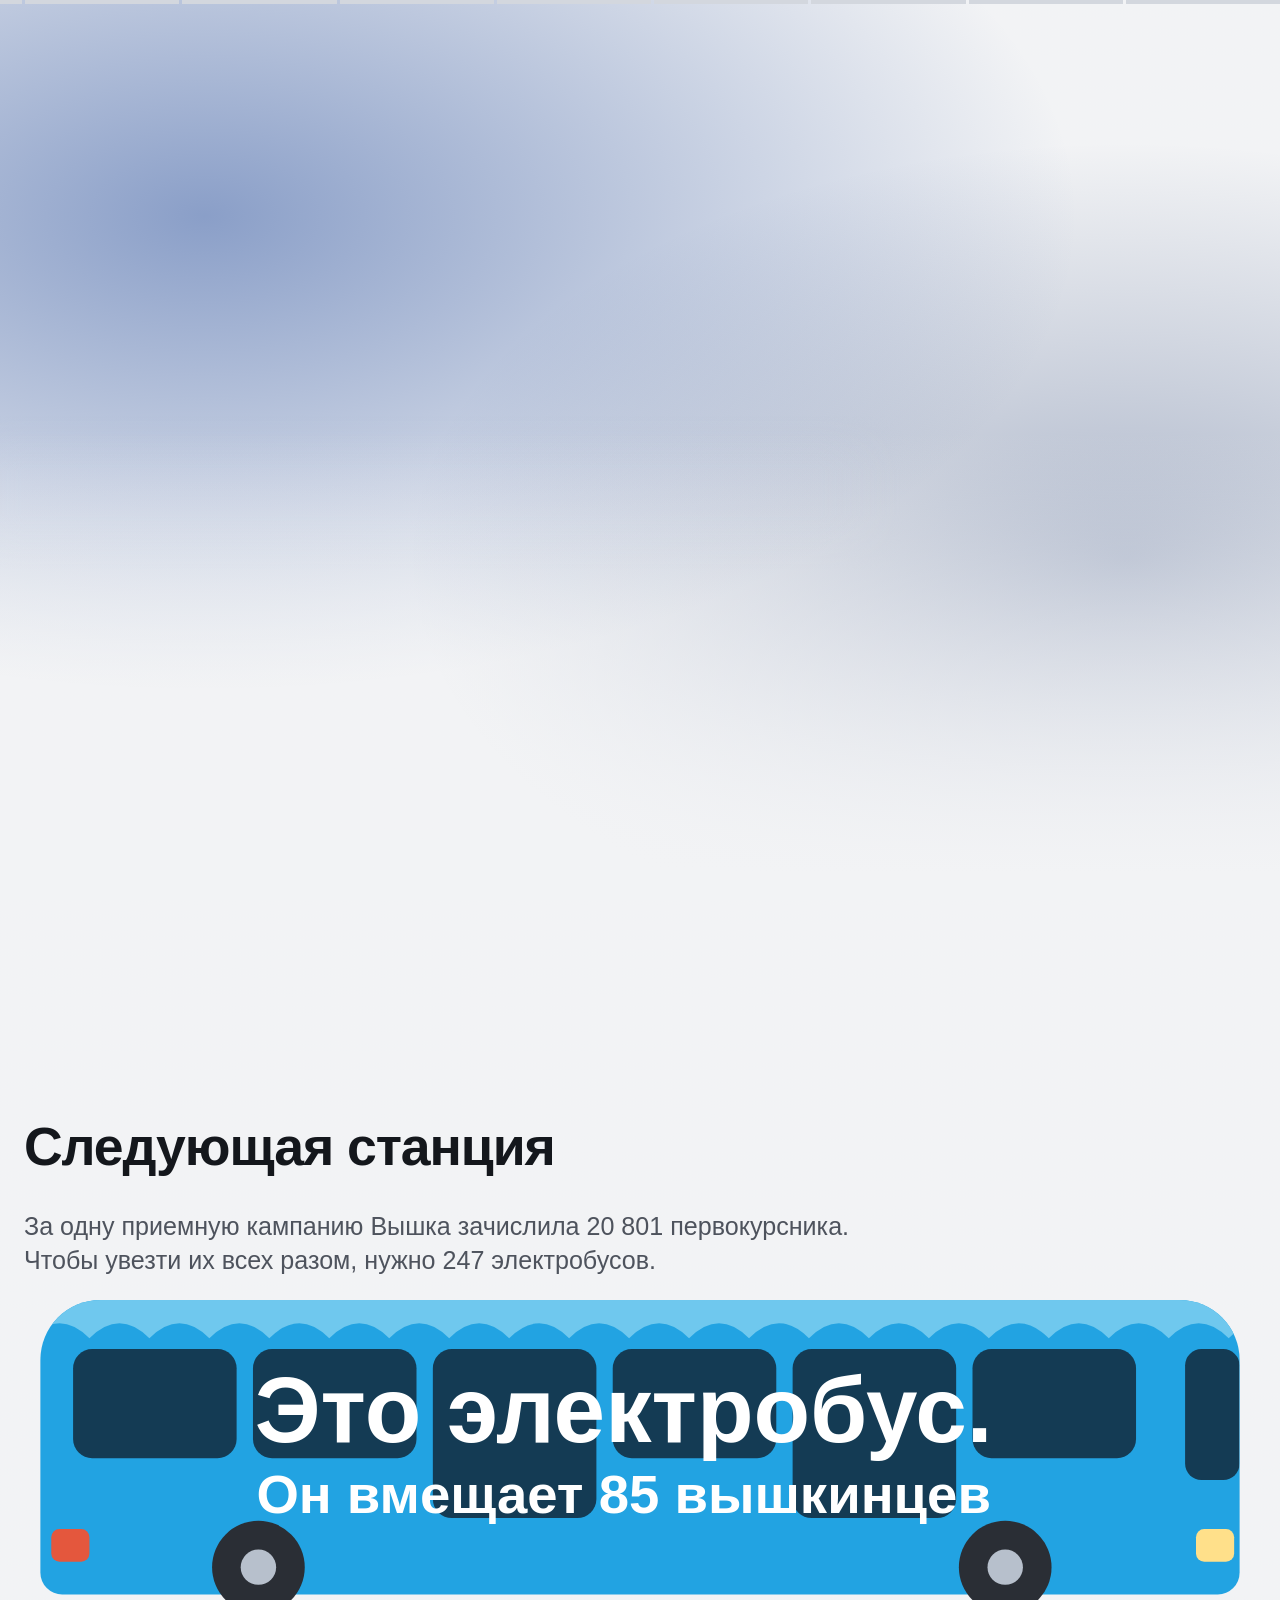
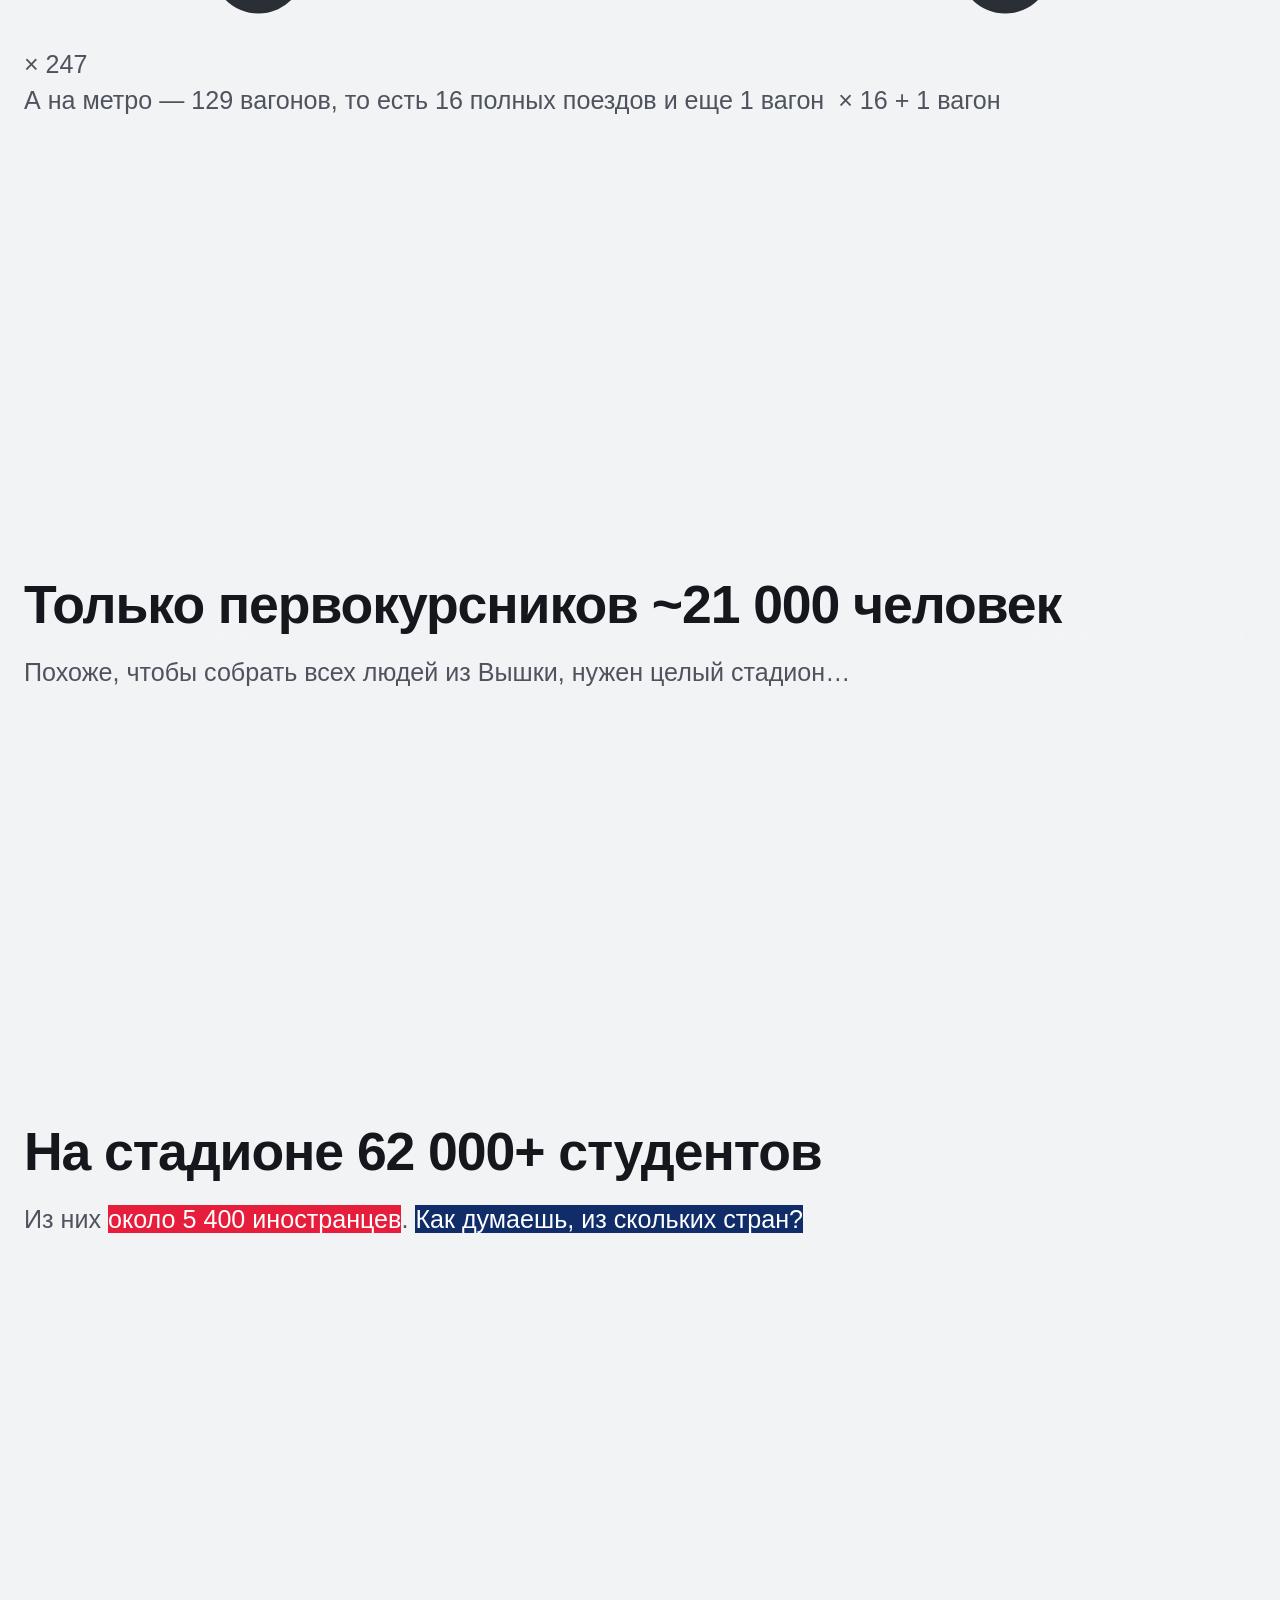
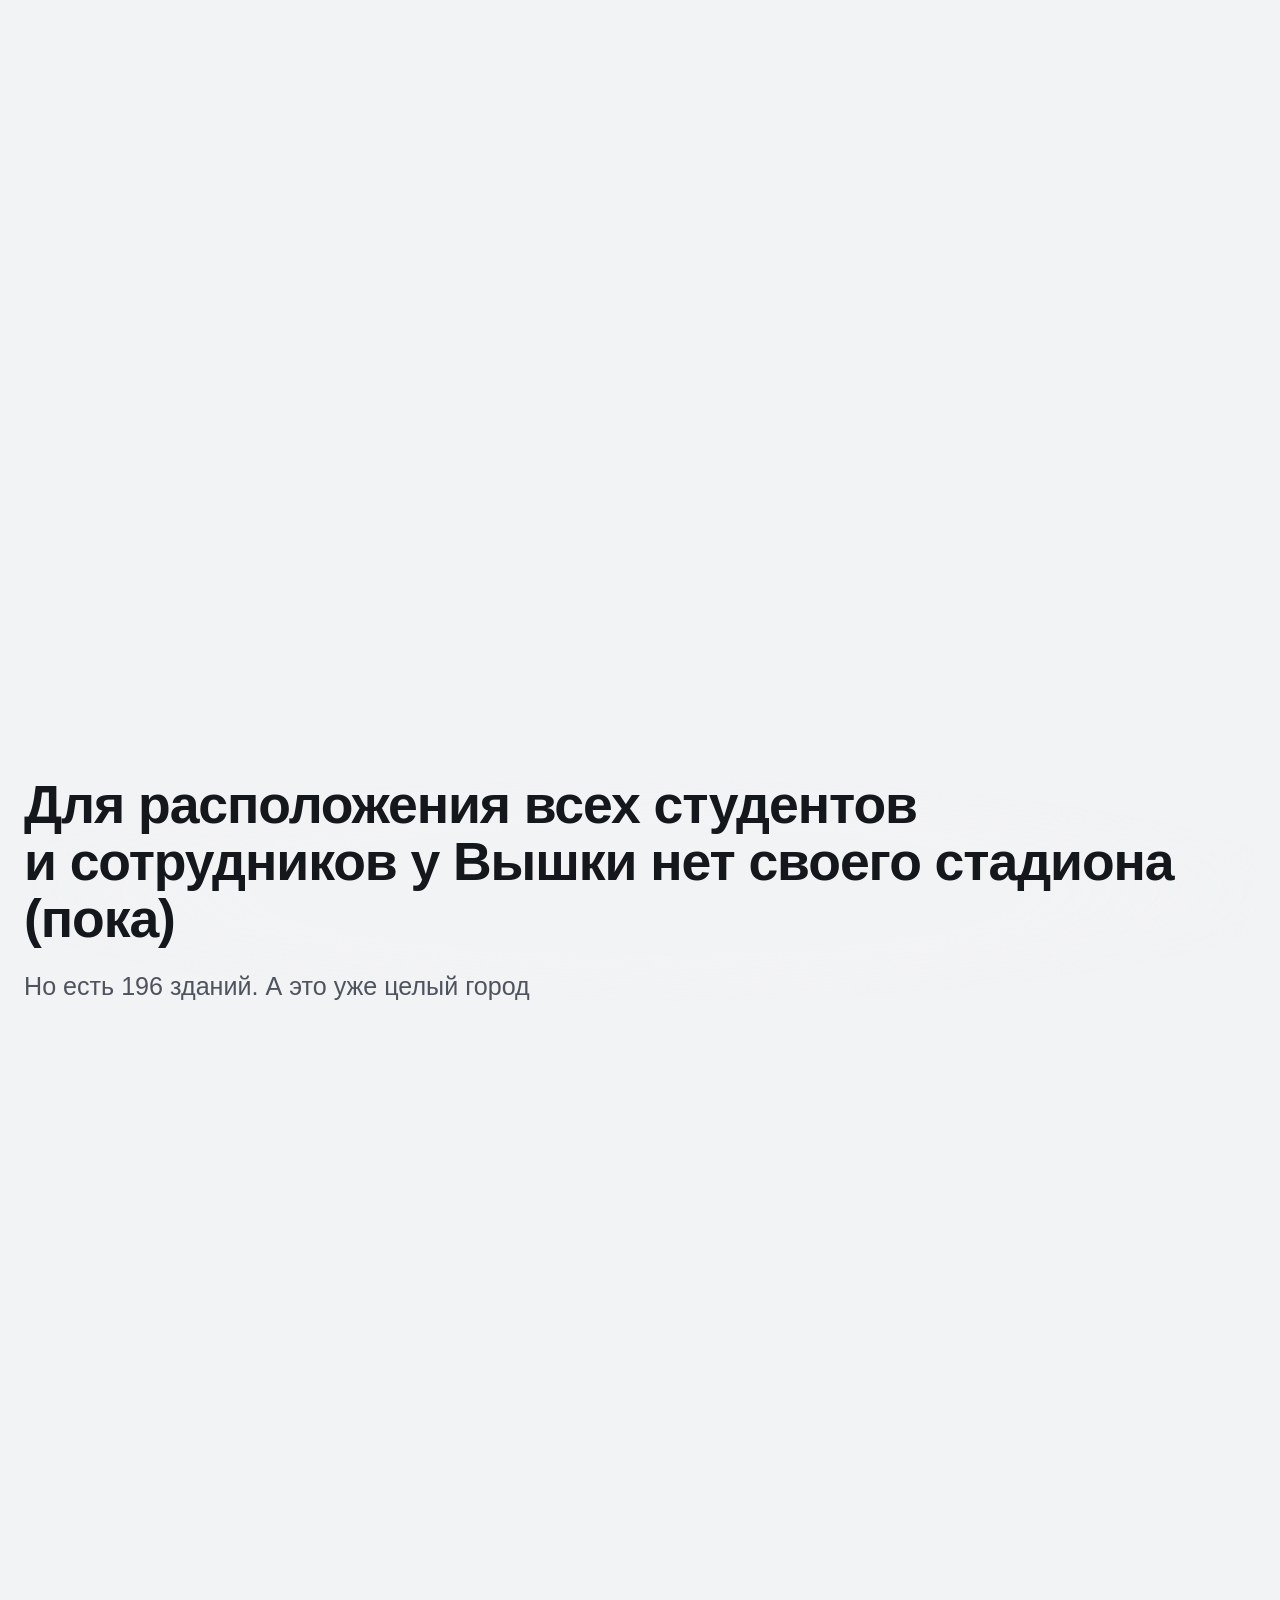
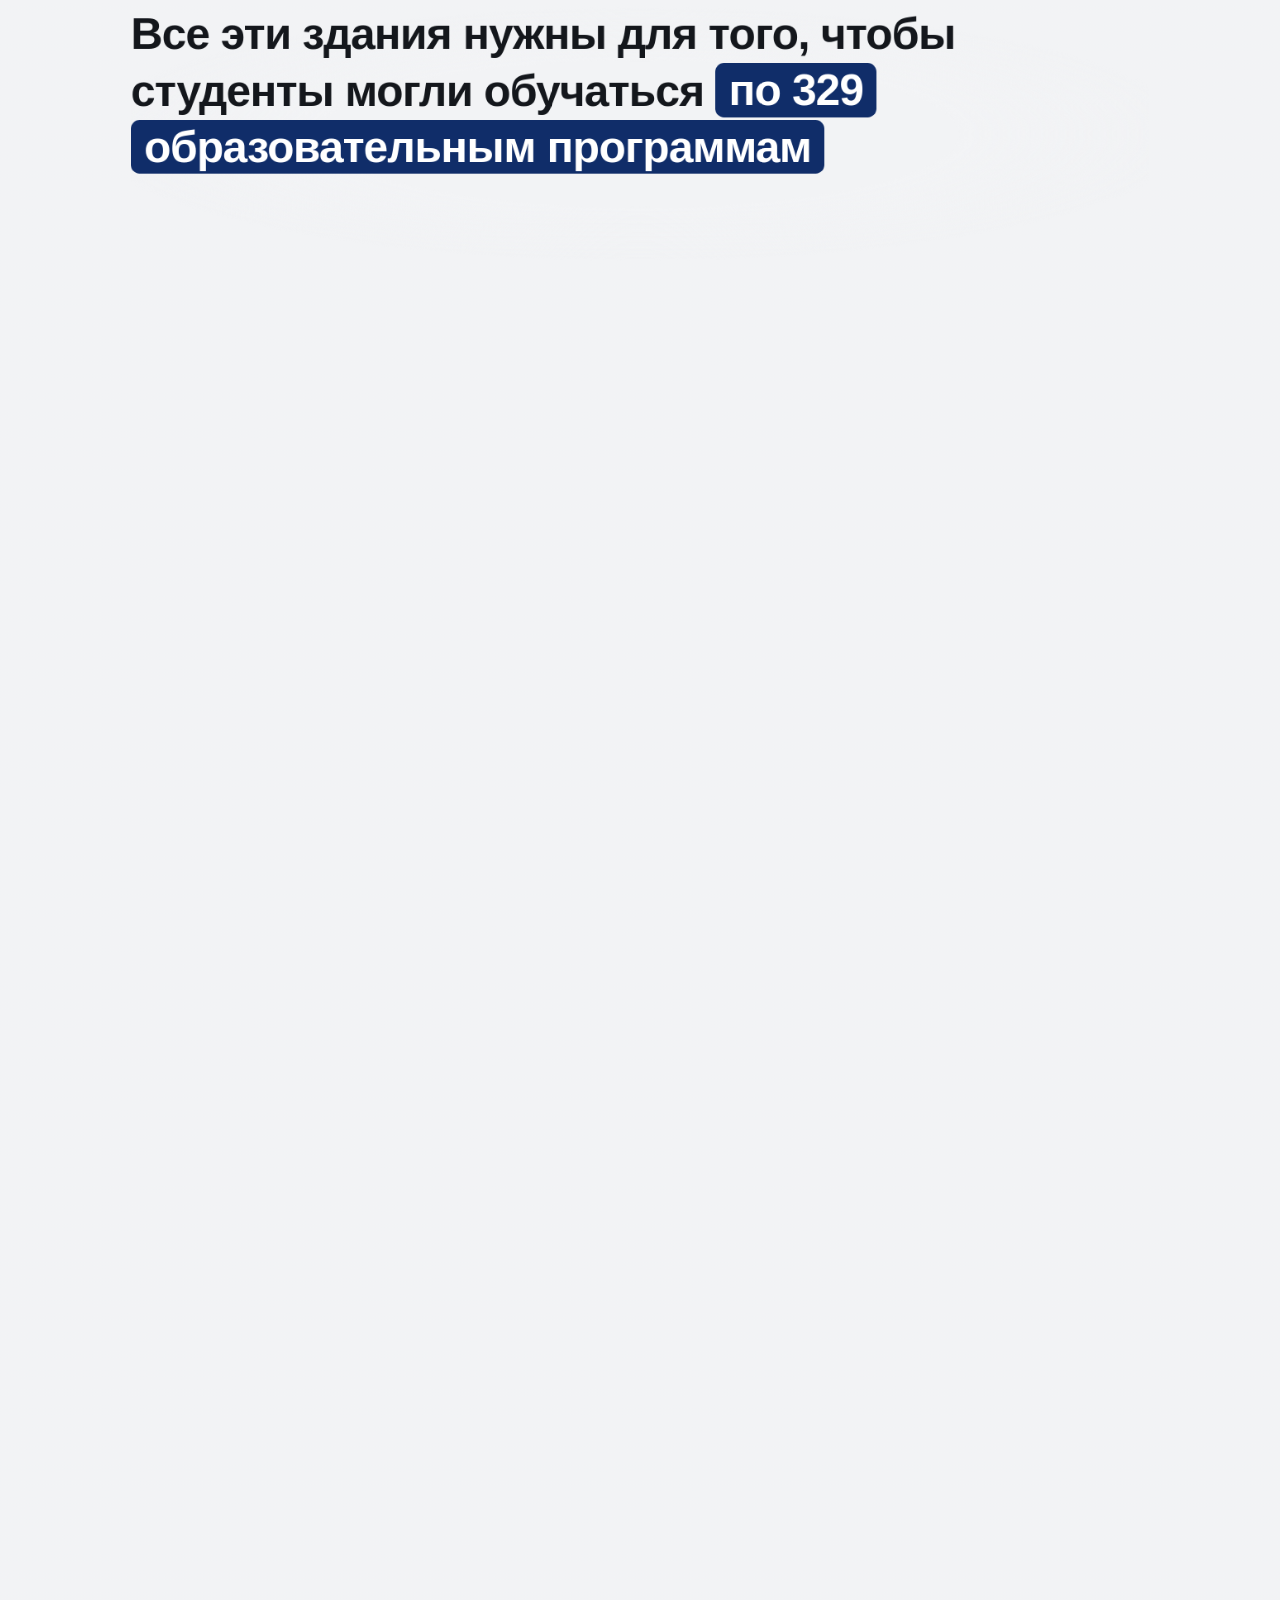
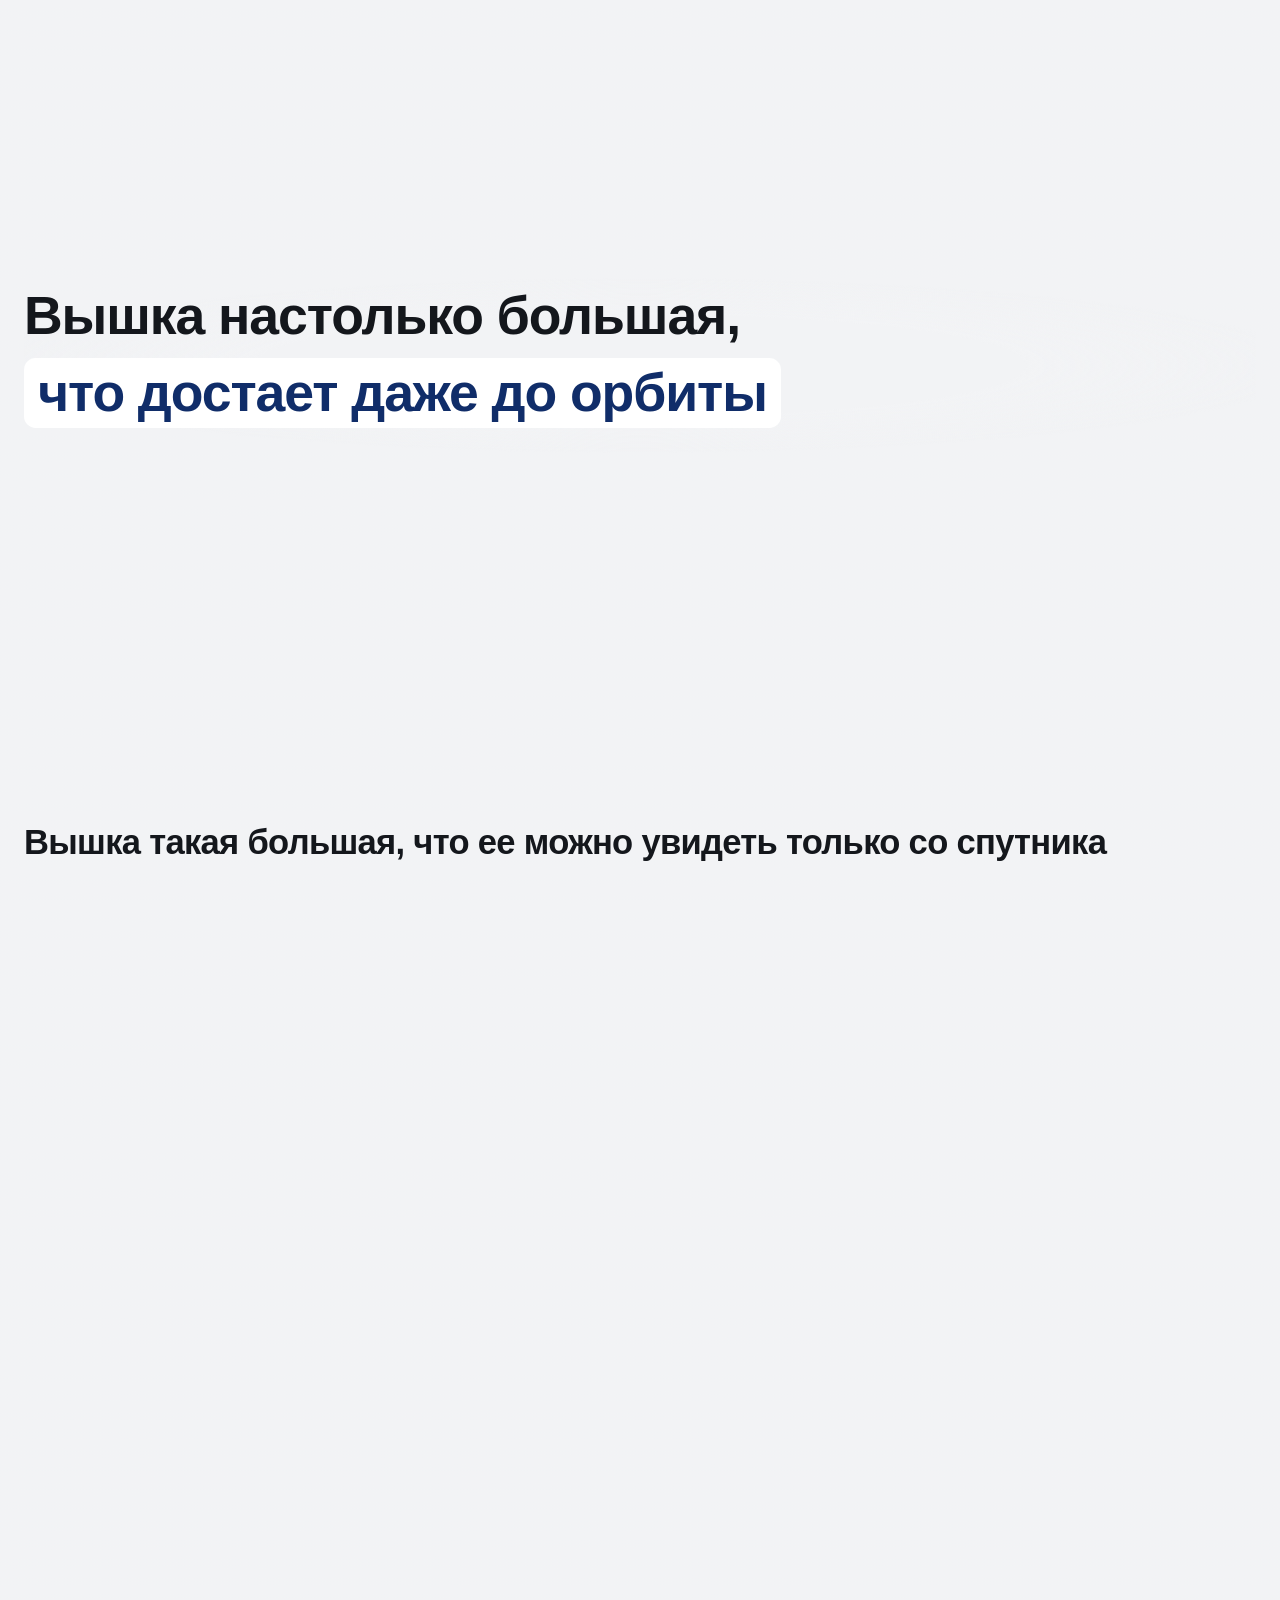
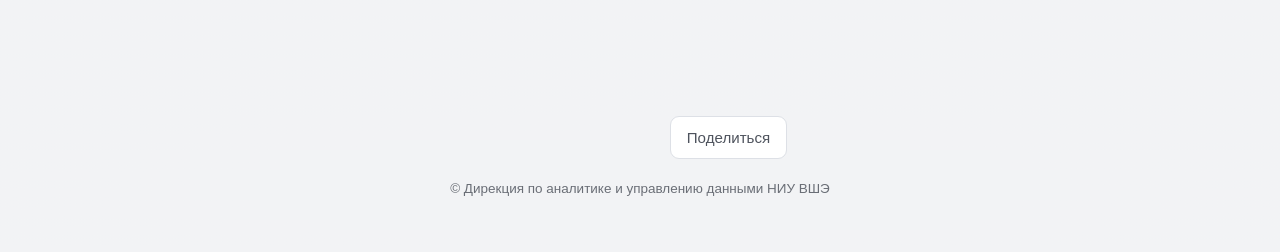
==== commit 26875456: "Улучшить заголовки и логотип на экранах" ====
--- a/index.html
+++ b/index.html
@@ -142,7 +142,7 @@
   import * as world from './viz/world.js?v=2';
   import * as area from './viz/area.js?v=2';
   import * as study from './viz/study.js';
-  import * as professions from './viz/professions.js';
+  import * as professions from './viz/professions.js?v=2';
   // Две дальние главы грузятся не со страницей, а по требованию: их код —
   // треть всего, что телефон качает до кнопки «Начать», а нужен он
   // главами позже. При старте каркасу хватает их метаданных (заголовки,
@@ -151,7 +151,7 @@
   // и build() ниже.
   import { meta as spaceMeta } from './viz/space.meta.js';
   import { meta as eachMeta } from './viz/each.meta.js';
-  const space = { meta: spaceMeta, load: () => import('./viz/space.js') };
+  const space = { meta: spaceMeta, load: () => import('./viz/space.js?v=2') };
   const each = { meta: eachMeta, load: () => import('./viz/each.js?v=3') };
   import { mountProgress, introRunner, mountTitleMark, mountWindowSize } from './lib/page.js';
   import { nameSwitches } from './lib/ui.js';
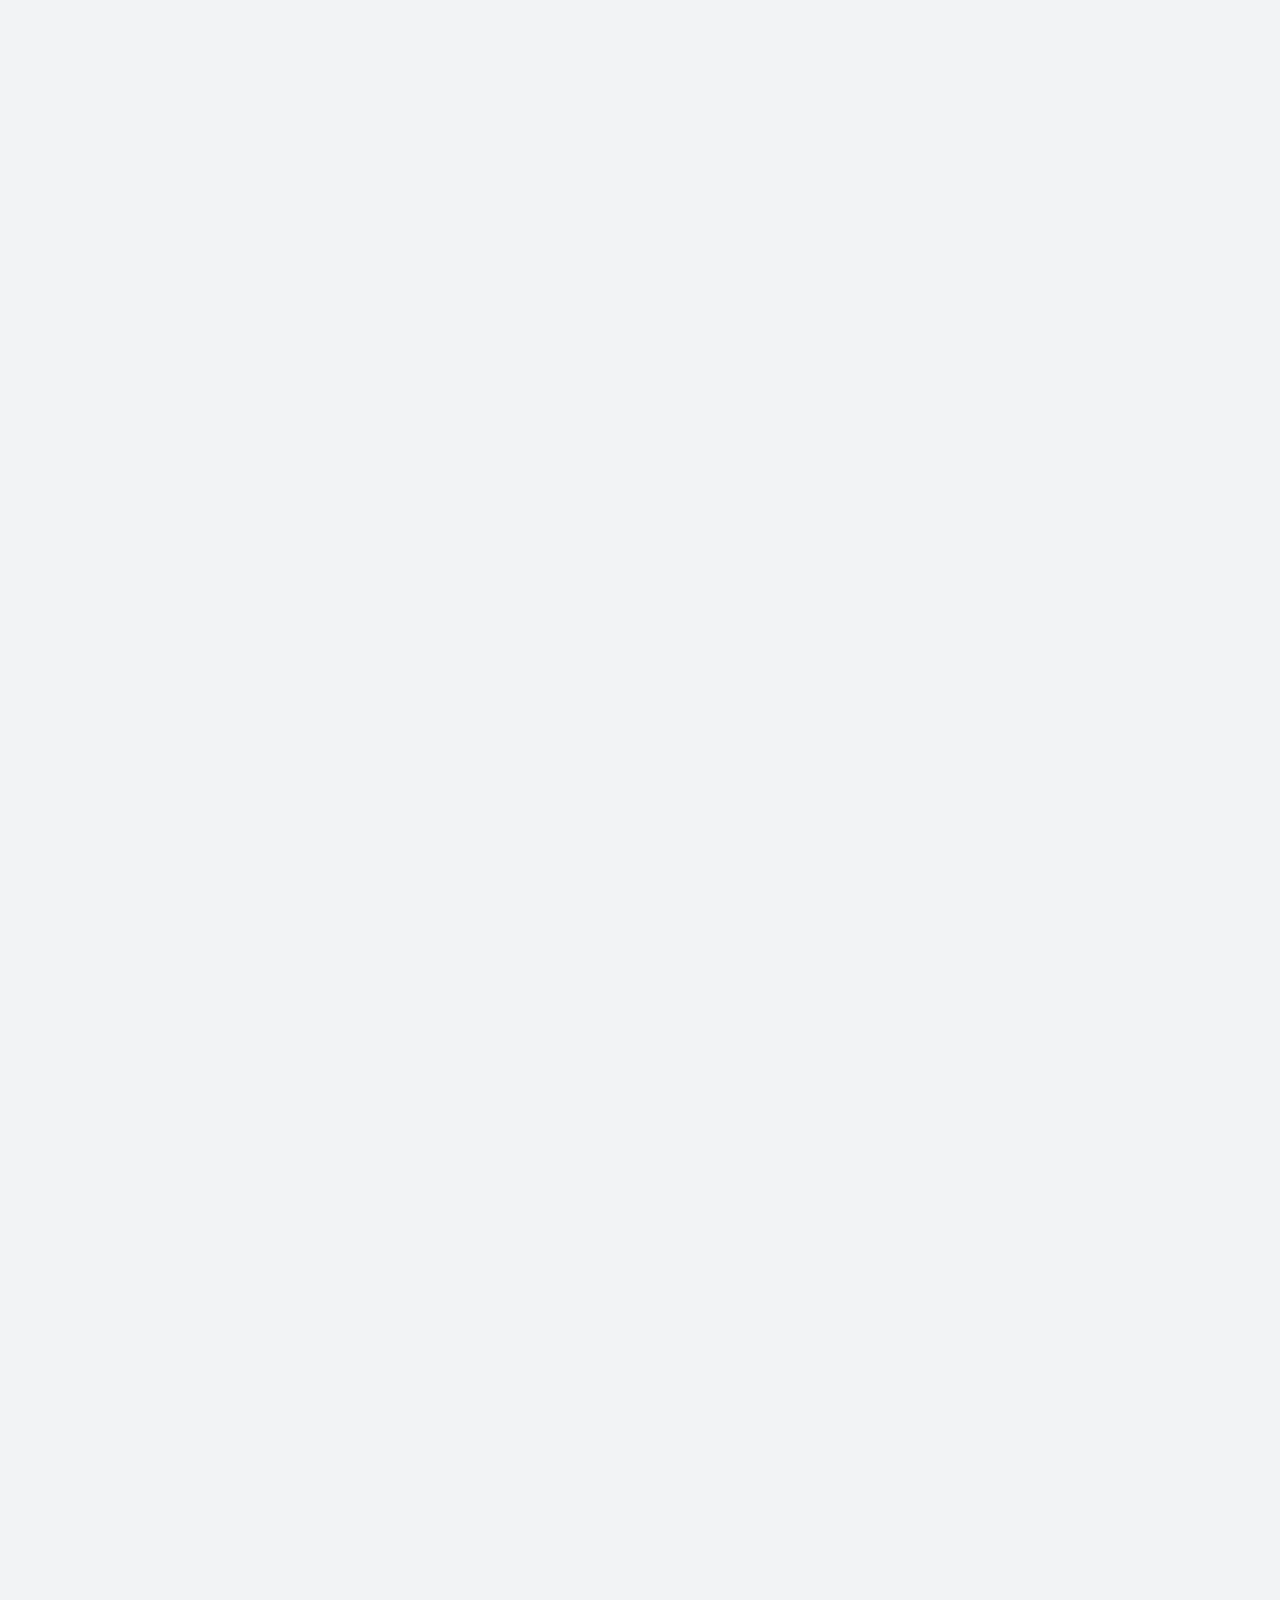
==== commit 265b0fa1: "Исправить регистр надписи Мы" ====
--- a/index.html
+++ b/index.html
@@ -142,7 +142,7 @@
   import * as world from './viz/world.js?v=2';
   import * as area from './viz/area.js?v=2';
   import * as study from './viz/study.js';
-  import * as professions from './viz/professions.js?v=2';
+  import * as professions from './viz/professions.js?v=4';
   // Две дальние главы грузятся не со страницей, а по требованию: их код —
   // треть всего, что телефон качает до кнопки «Начать», а нужен он
   // главами позже. При старте каркасу хватает их метаданных (заголовки,
